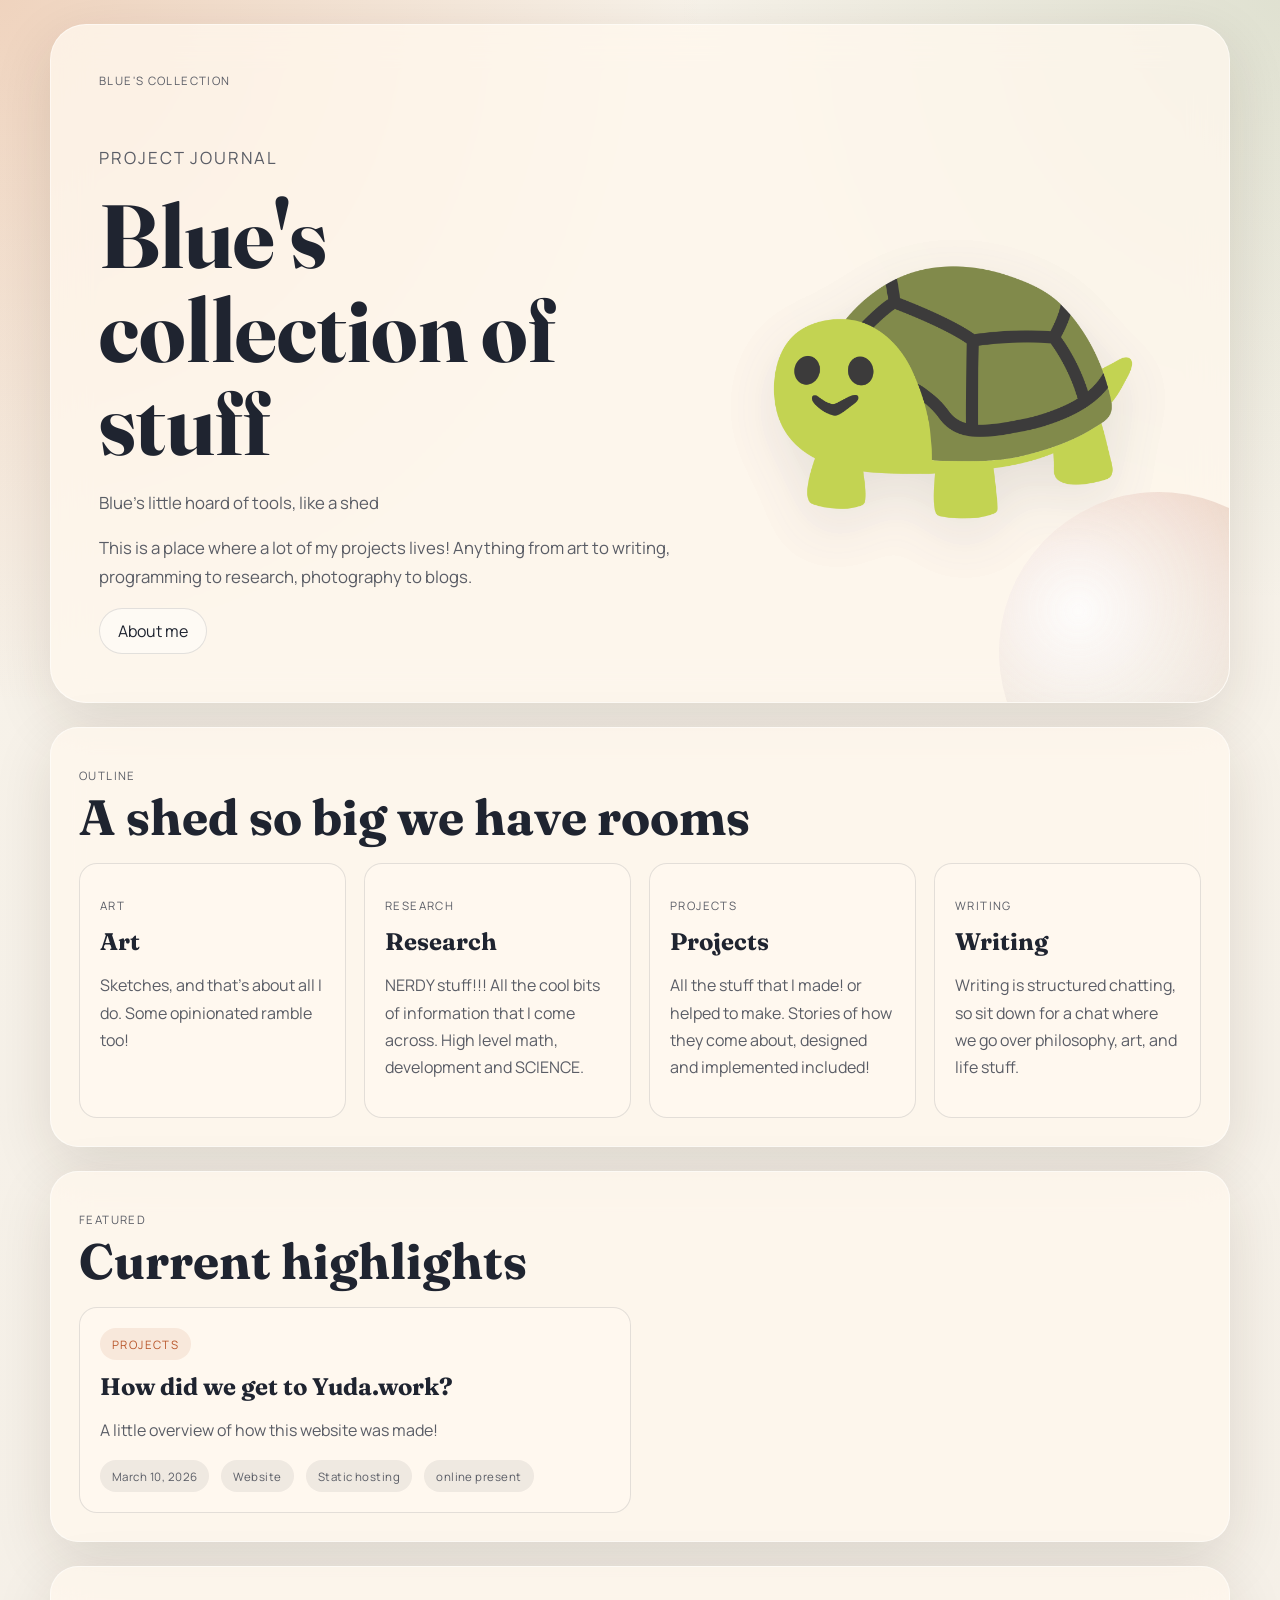
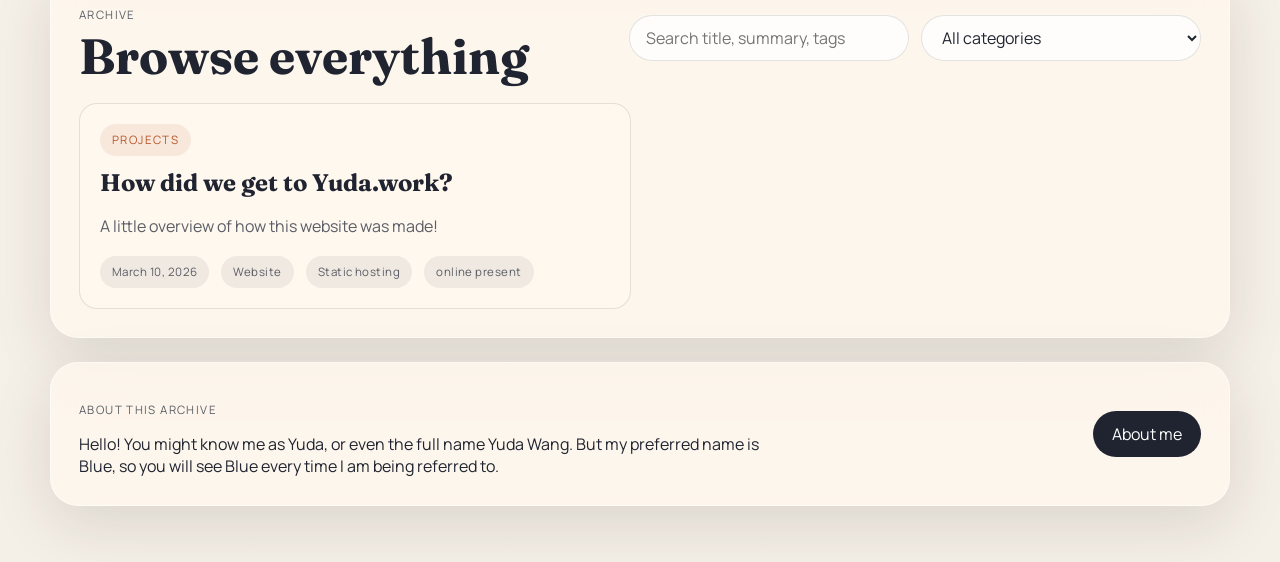
==== index.html @ b1e7989e "polish!" ====
<!DOCTYPE html>
<html lang="en">
  <head>
    <meta charset="UTF-8" />
    <meta name="viewport" content="width=device-width, initial-scale=1.0" />
    <title>Blue Shell Almanac</title>
    <link rel="preconnect" href="https://fonts.googleapis.com" />
    <link rel="preconnect" href="https://fonts.gstatic.com" crossorigin />
    <link
      href="https://fonts.googleapis.com/css2?family=Fraunces:opsz,wght@9..144,600;9..144,700&family=Manrope:wght@400;500;700&display=swap"
      rel="stylesheet"
    />
    <link rel="stylesheet" href="assets/styles.css" />
  </head>
  <body>
    <div class="page-shell">
      <header class="hero" id="top"></header>
      <main class="main-layout">
        <div id="homepage-sections" class="section-stack"></div>

        <section class="section about-strip" id="about-strip"></section>
      </main>
    </div>
    <script src="assets/app.js" defer></script>
  </body>
</html>
---- assets/styles.css ----
:root {
  --bg: #f4efe7;
  --bg-strong: #e7d8bd;
  --surface: rgba(255, 248, 238, 0.78);
  --surface-strong: #fff8ef;
  --ink: #1f2430;
  --muted: #5a5d66;
  --line: rgba(31, 36, 48, 0.12);
  --accent: #b8562a;
  --accent-soft: #d9824d;
  --shadow: 0 18px 60px rgba(53, 37, 17, 0.12);
  --radius-lg: 28px;
  --radius-md: 18px;
  --radius-sm: 12px;
}

* {
  box-sizing: border-box;
}

html {
  scroll-behavior: smooth;
}

body {
  margin: 0;
  min-height: 100vh;
  font-family: "Manrope", sans-serif;
  color: var(--ink);
  background:
    radial-gradient(circle at top left, rgba(217, 130, 77, 0.28), transparent 28%),
    radial-gradient(circle at top right, rgba(113, 143, 96, 0.18), transparent 24%),
    linear-gradient(180deg, #f8f3ea 0%, var(--bg) 100%);
}

body[data-device="mobile"] {
  --device-mode: mobile;
}

body[data-device="desktop"] {
  --device-mode: desktop;
}

a {
  color: inherit;
}

.page-shell {
  width: min(1180px, calc(100% - 32px));
  margin: 0 auto;
  padding: 24px 0 56px;
}

.hero,
.section,
.post-view {
  backdrop-filter: blur(18px);
  background: var(--surface);
  border: 1px solid rgba(255, 255, 255, 0.5);
  box-shadow: var(--shadow);
}

.hero {
  position: relative;
  overflow: hidden;
  padding: 48px;
  border-radius: 36px;
  margin-bottom: 24px;
}

.hero::after {
  content: "";
  position: absolute;
  inset: auto -90px -110px auto;
  width: 320px;
  height: 320px;
  border-radius: 50%;
  background:
    radial-gradient(circle at 30% 30%, rgba(255, 255, 255, 0.95), rgba(255, 255, 255, 0)),
    linear-gradient(180deg, rgba(184, 86, 42, 0.36), rgba(84, 111, 71, 0.16));
  transform: rotate(-18deg);
}

.hero-nav,
.hero-actions,
.category-meta,
.post-meta,
.post-tags,
.archive-controls,
.post-nav,
.about-strip {
  display: flex;
  flex-wrap: wrap;
  gap: 12px;
}

.hero-nav {
  justify-content: space-between;
  align-items: center;
  margin-bottom: 56px;
}

.brand-mark,
.eyebrow,
.post-chip,
.tag {
  text-transform: uppercase;
  letter-spacing: 0.12em;
  font-size: 0.72rem;
}

.brand-mark,
.eyebrow,
.post-chip {
  color: var(--muted);
}

.brand-mark {
  display: inline-flex;
  align-items: center;
  gap: 12px;
}

.brand-turtle {
  object-fit: contain;
  animation: spin-right 10s linear infinite;
  transform-origin: center;
}

.brand-turtle-mobile {
  width: 42px;
  height: 42px;
}

.hero-turtle-wrap {
  position: absolute;
  right: 96px;
  top: 50%;
  transform: translateY(-50%);
  z-index: 0;
  pointer-events: none;
}

.brand-turtle-desktop {
  width: min(30vw, 360px);
  height: min(30vw, 360px);
  opacity: 0.92;
  filter: drop-shadow(0 18px 30px rgba(31, 36, 48, 0.12));
}

.hero h1,
.section-heading h2,
.post-title,
.post-body h2,
.post-body h3 {
  font-family: "Fraunces", serif;
  line-height: 0.95;
}

.post-title {
  line-height: 1.08;
}

.hero h1 {
  max-width: 10ch;
  margin: 0 0 20px;
  font-size: clamp(3.2rem, 7vw, 6.8rem);
  line-height: 1.04;
}

.hero-copy {
  max-width: 720px;
  position: relative;
  z-index: 1;
}

.hero p {
  max-width: 58ch;
  font-size: 1.05rem;
  line-height: 1.7;
  color: var(--muted);
}

.pill-link,
.ghost-link,
.post-card,
.category-card {
  text-decoration: none;
}

.pill-link,
.ghost-link,
button,
input,
select,
textarea {
  font: inherit;
}

.pill-link,
.ghost-link {
  display: inline-flex;
  align-items: center;
  justify-content: center;
  min-height: 46px;
  padding: 0 18px;
  border-radius: 999px;
  border: 1px solid var(--line);
}

.pill-link {
  background: var(--ink);
  color: white;
  border-color: transparent;
}

.ghost-link {
  background: rgba(255, 255, 255, 0.4);
}

.main-layout {
  display: grid;
  gap: 24px;
}

.section-stack {
  display: grid;
  gap: 24px;
}

.section,
.post-view {
  padding: 28px;
  border-radius: var(--radius-lg);
}

.section-heading {
  display: flex;
  justify-content: space-between;
  gap: 18px;
  align-items: end;
  margin-bottom: 22px;
}

.section-heading h2,
.post-title {
  margin: 0;
  font-size: clamp(2rem, 4vw, 3.1rem);
}

.section-copy,
.custom-panel-body p,
.custom-panel-body li {
  max-width: 62ch;
  line-height: 1.7;
  color: var(--muted);
}

.category-grid,
.featured-grid,
.post-grid {
  display: grid;
  gap: 18px;
}

.category-grid {
  grid-template-columns: repeat(4, minmax(0, 1fr));
}

.featured-grid,
.post-grid {
  grid-template-columns: repeat(2, minmax(0, 1fr));
}

.category-card,
.post-card {
  display: block;
  padding: 20px;
  border-radius: var(--radius-md);
  background: var(--surface-strong);
  border: 1px solid var(--line);
  transition:
    transform 180ms ease,
    border-color 180ms ease,
    box-shadow 180ms ease;
}

.category-card:hover,
.post-card:hover {
  transform: translateY(-4px);
  border-color: rgba(184, 86, 42, 0.35);
  box-shadow: 0 16px 36px rgba(53, 37, 17, 0.08);
}

.category-card h3,
.post-card h3 {
  margin: 12px 0 10px;
  font-size: 1.5rem;
  font-family: "Fraunces", serif;
}

.category-card p,
.post-card p,
.post-body p,
.post-body li {
  line-height: 1.7;
  color: var(--muted);
}

.archive-heading {
  align-items: center;
}

.archive-controls {
  align-items: center;
}

.search-field input,
.filter-field select {
  min-width: 280px;
  min-height: 46px;
  border-radius: 999px;
  border: 1px solid var(--line);
  background: rgba(255, 255, 255, 0.72);
  padding: 0 16px;
  color: var(--ink);
}

.post-meta,
.post-tags,
.category-meta,
.post-nav {
  margin-top: 14px;
}

.post-chip,
.tag {
  display: inline-flex;
  align-items: center;
  min-height: 32px;
  padding: 0 12px;
  border-radius: 999px;
  background: rgba(184, 86, 42, 0.1);
  color: var(--accent);
}

.tag {
  background: rgba(31, 36, 48, 0.07);
  color: var(--muted);
  letter-spacing: 0.04em;
  text-transform: none;
}

.post-view.hidden {
  display: none;
}

.post-view {
  background: rgba(255, 250, 244, 0.92);
}

.post-lead {
  font-size: 1.16rem;
  line-height: 1.75;
  color: var(--muted);
}

.post-body {
  margin-top: 28px;
}

.post-body h2,
.post-body h3 {
  margin: 32px 0 10px;
  font-size: 1.8rem;
}

.post-body ul {
  padding-left: 22px;
}

.post-body img {
  display: block;
  max-width: 100%;
  height: auto;
  margin: 20px 0;
  border-radius: 20px;
}

.post-body blockquote {
  margin: 22px 0;
  padding-left: 18px;
  border-left: 3px solid rgba(184, 86, 42, 0.35);
  color: var(--muted);
}

.custom-panel-body {
  display: grid;
  gap: 6px;
}

.custom-panel-body h2,
.custom-panel-body h3 {
  margin: 24px 0 8px;
  font-family: "Fraunces", serif;
}

.custom-panel-body ul {
  padding-left: 22px;
}

@keyframes spin-right {
  from {
    transform: rotate(0deg);
  }

  to {
    transform: rotate(360deg);
  }
}

.empty-state {
  margin: 0;
  padding: 30px 20px;
  border-radius: var(--radius-md);
  text-align: center;
  color: var(--muted);
  background: rgba(255, 255, 255, 0.54);
  border: 1px dashed var(--line);
}

.about-strip {
  justify-content: space-between;
  align-items: center;
}

.about-copy {
  max-width: 70ch;
}

.about-copy p:last-child {
  margin-bottom: 0;
}

.visually-hidden {
  position: absolute;
  width: 1px;
  height: 1px;
  padding: 0;
  margin: -1px;
  overflow: hidden;
  clip: rect(0, 0, 0, 0);
  white-space: nowrap;
  border: 0;
}

@media (max-width: 960px) {
  .category-grid,
  .featured-grid,
  .post-grid {
    grid-template-columns: 1fr 1fr;
  }

  .section-heading,
  .archive-heading,
  .about-strip {
    align-items: start;
    flex-direction: column;
  }
}

@media (max-width: 720px) {
  .page-shell {
    width: min(100% - 20px, 1180px);
    padding-top: 10px;
  }

  .hero,
  .section,
  .post-view {
    padding: 22px;
    border-radius: 24px;
  }

  .hero-nav {
    margin-bottom: 36px;
  }

  .hero-turtle-wrap {
    display: none;
  }

  .category-grid,
  .featured-grid,
  .post-grid {
    grid-template-columns: 1fr;
  }

  .search-field input,
  .filter-field select {
    min-width: min(100%, 280px);
    width: 100%;
  }
}
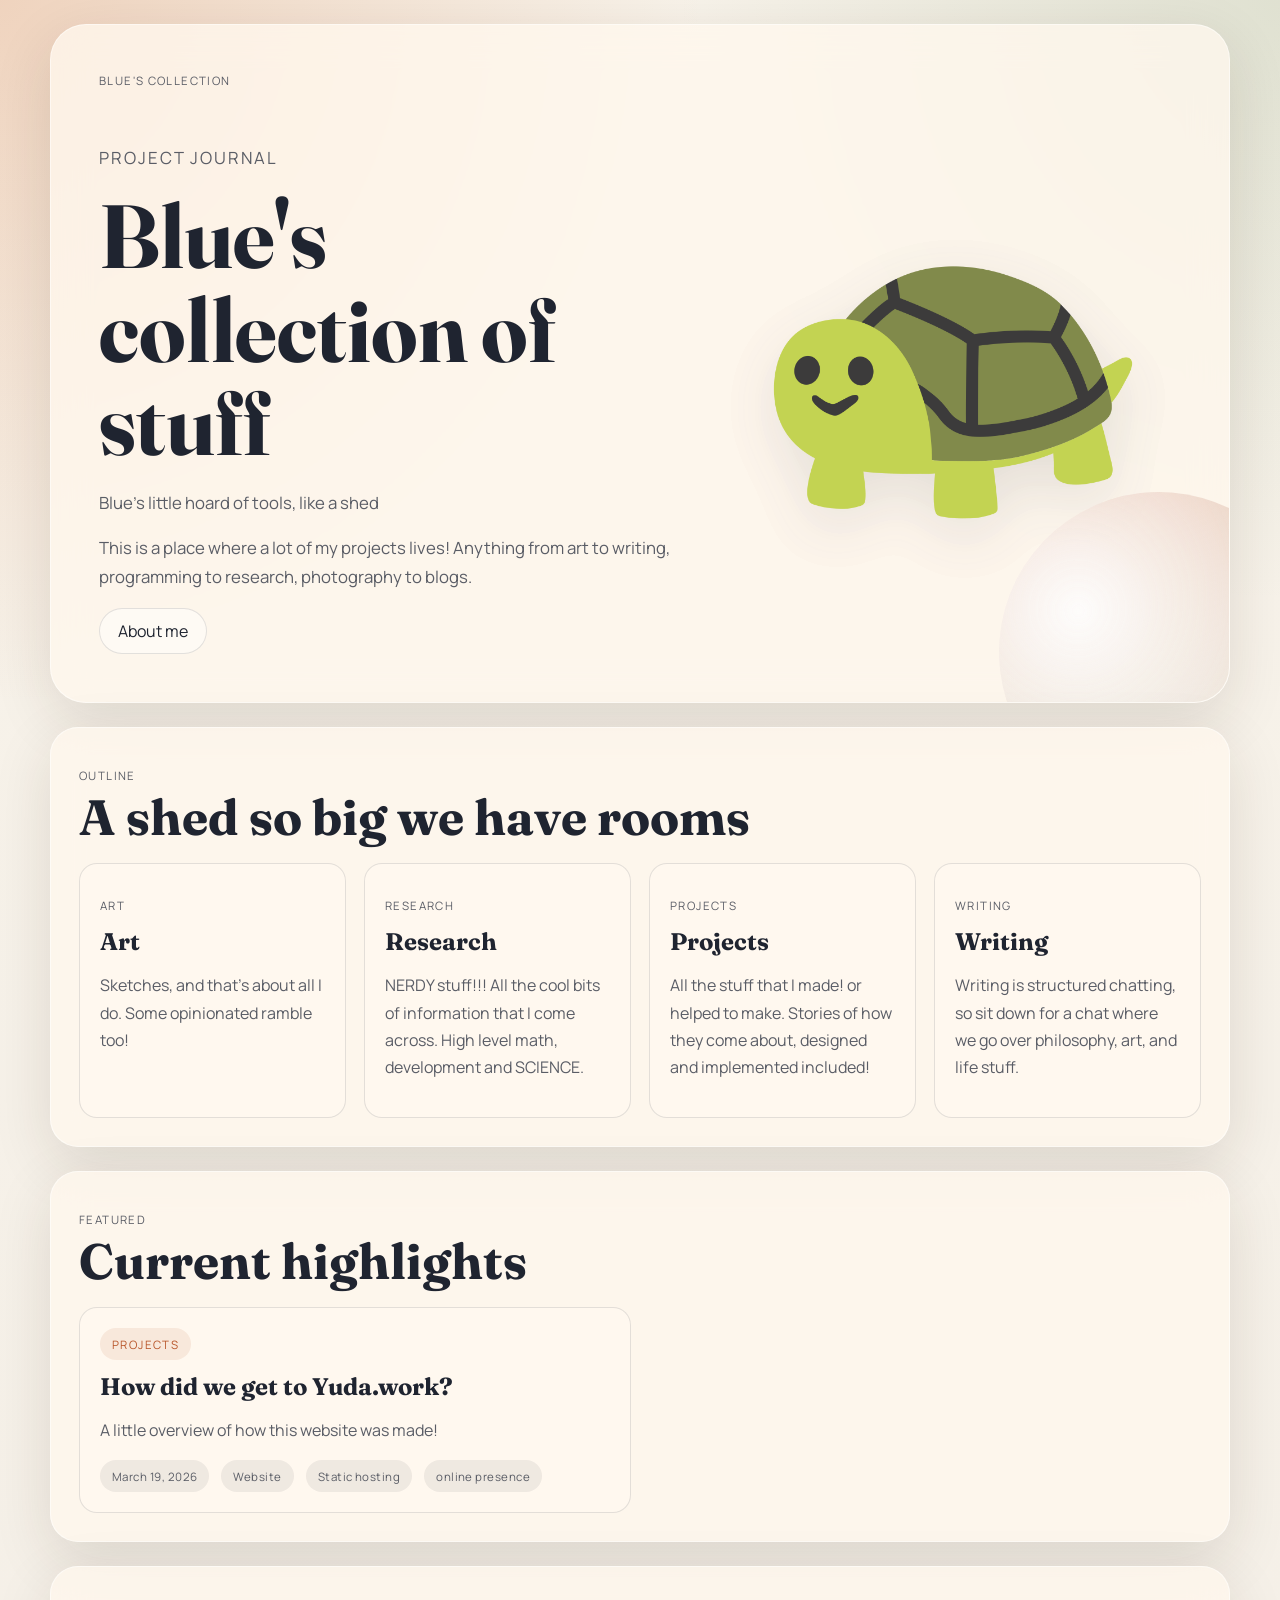
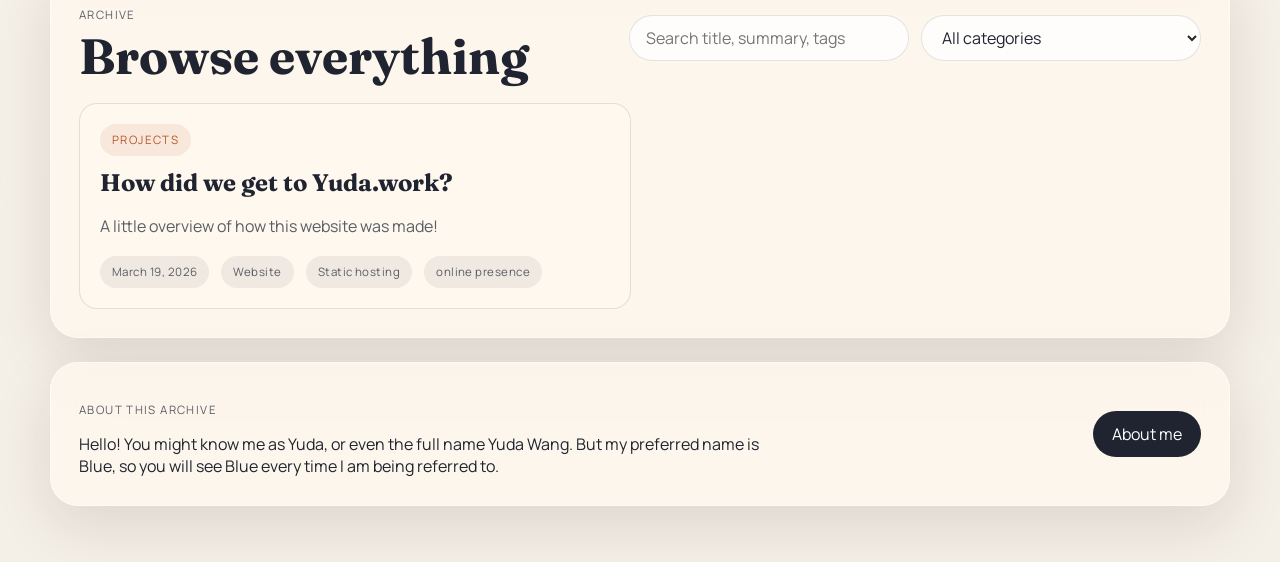
==== commit 7de0177c: "editor change and post updated" ====
--- a/index.html
+++ b/index.html
@@ -21,6 +21,7 @@
         <section class="section about-strip" id="about-strip"></section>
       </main>
     </div>
+    <script src="assets/content-helpers.js" defer></script>
     <script src="assets/app.js" defer></script>
   </body>
 </html>
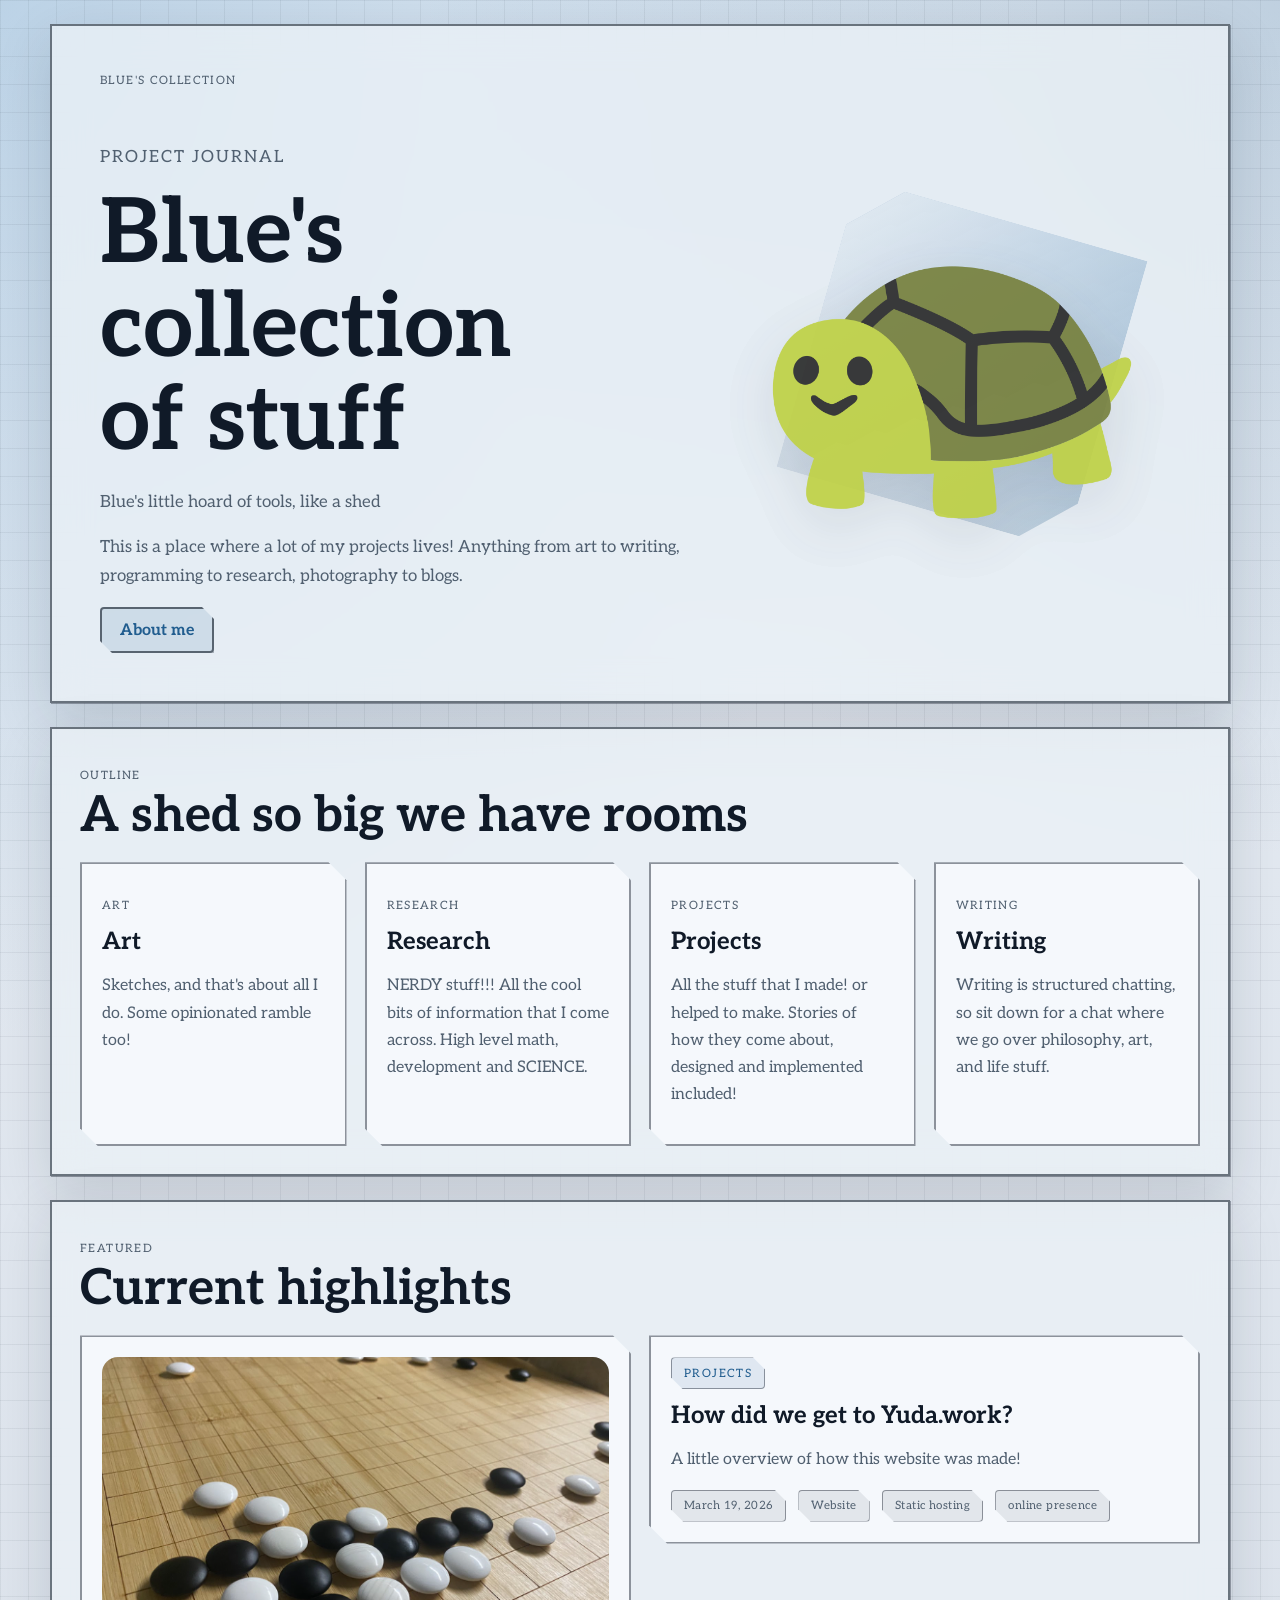
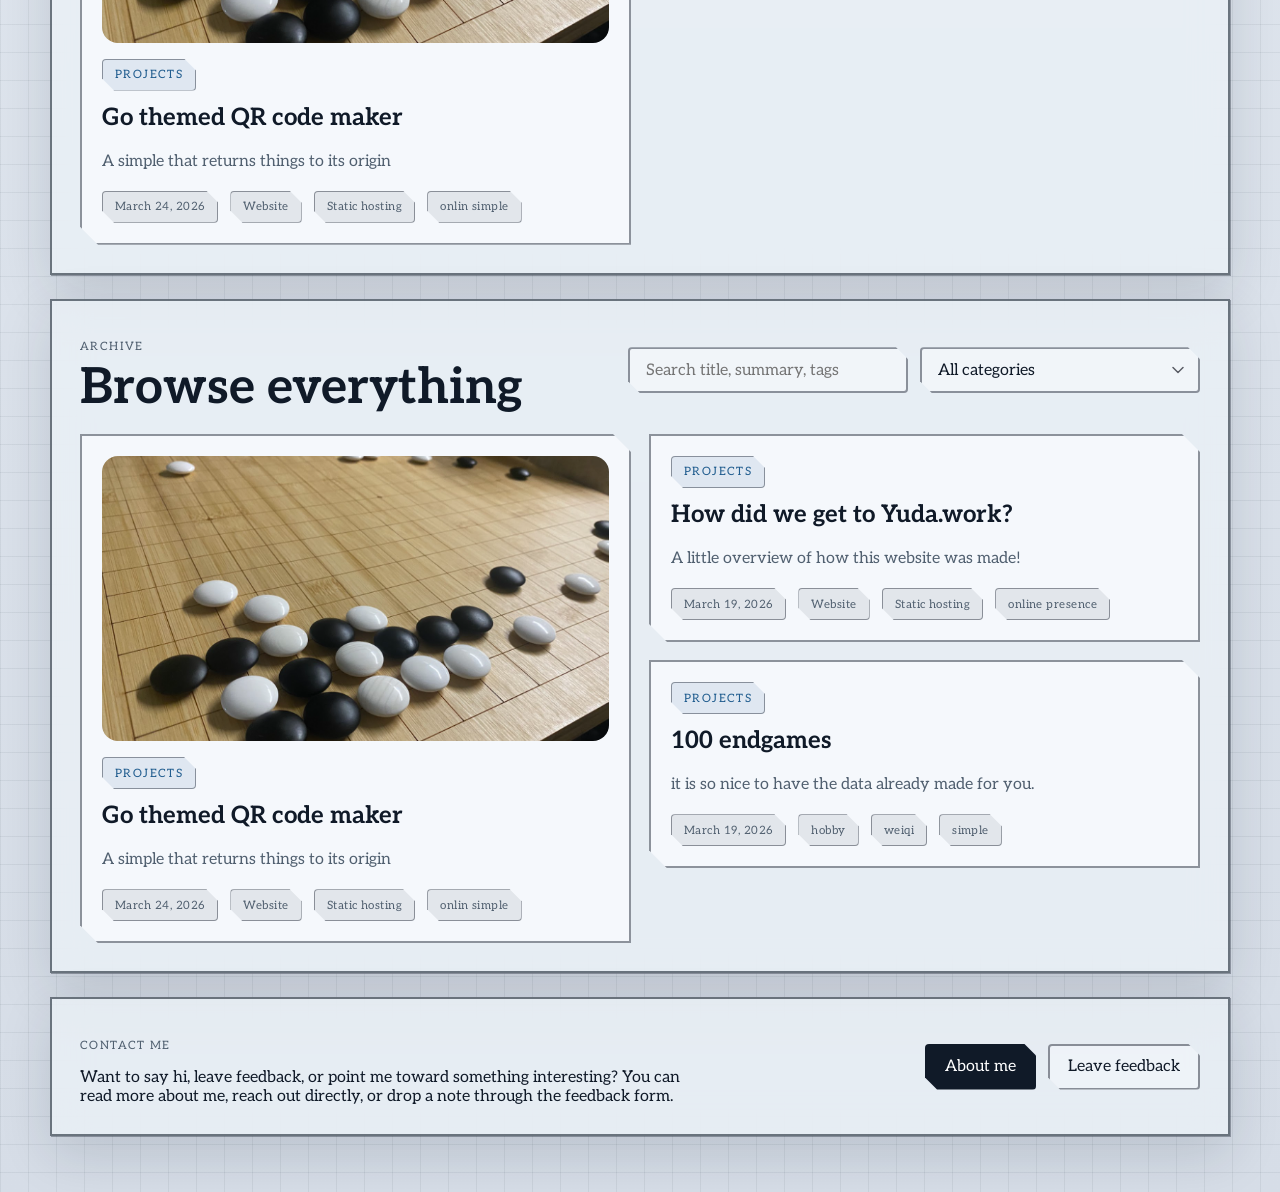
==== commit d6aa0c92: "Apply cold-edge visual refresh on updated main" ====
--- a/index.html
+++ b/index.html
@@ -7,7 +7,7 @@
     <link rel="preconnect" href="https://fonts.googleapis.com" />
     <link rel="preconnect" href="https://fonts.gstatic.com" crossorigin />
     <link
-      href="https://fonts.googleapis.com/css2?family=Fraunces:opsz,wght@9..144,600;9..144,700&family=Manrope:wght@400;500;700&display=swap"
+      href="https://fonts.googleapis.com/css2?family=Aleo:wght@400;500;600;700&display=swap"
       rel="stylesheet"
     />
     <link rel="stylesheet" href="assets/styles.css" />
--- a/assets/styles.css
+++ b/assets/styles.css
@@ -1,17 +1,21 @@
 :root {
-  --bg: #f4efe7;
-  --bg-strong: #e7d8bd;
-  --surface: rgba(255, 248, 238, 0.78);
-  --surface-strong: #fff8ef;
-  --ink: #1f2430;
-  --muted: #5a5d66;
-  --line: rgba(31, 36, 48, 0.12);
-  --accent: #b8562a;
-  --accent-soft: #d9824d;
-  --shadow: 0 18px 60px rgba(53, 37, 17, 0.12);
-  --radius-lg: 28px;
-  --radius-md: 18px;
-  --radius-sm: 12px;
+  --bg: #d6dde7;
+  --bg-strong: #bcc9d8;
+  --surface: rgba(235, 241, 247, 0.78);
+  --surface-strong: #f5f8fc;
+  --ink: #101a28;
+  --muted: #516070;
+  --line: rgba(16, 26, 40, 0.46);
+  --line-soft: rgba(16, 26, 40, 0.16);
+  --stroke: 2px;
+  --accent: #215d8f;
+  --accent-soft: #4d8fc4;
+  --shadow: 0 18px 52px rgba(16, 26, 40, 0.14);
+  --radius-lg: 0;
+  --radius-md: 0;
+  --radius-sm: 4px;
+  --panel-edge: polygon(0 0, calc(100% - 18px) 0, 100% 18px, 100% 100%, 18px 100%, 0 calc(100% - 18px));
+  --button-edge: polygon(0 0, calc(100% - 12px) 0, 100% 12px, 100% 100%, 12px 100%, 0 calc(100% - 12px));
 }
 
 * {
@@ -25,12 +29,15 @@
 body {
   margin: 0;
   min-height: 100vh;
-  font-family: "Manrope", sans-serif;
+  font-family: "Aleo", serif;
   color: var(--ink);
   background:
-    radial-gradient(circle at top left, rgba(217, 130, 77, 0.28), transparent 28%),
-    radial-gradient(circle at top right, rgba(113, 143, 96, 0.18), transparent 24%),
-    linear-gradient(180deg, #f8f3ea 0%, var(--bg) 100%);
+    linear-gradient(rgba(16, 26, 40, 0.06) 1px, transparent 1px),
+    linear-gradient(90deg, rgba(16, 26, 40, 0.06) 1px, transparent 1px),
+    radial-gradient(circle at top left, rgba(77, 143, 196, 0.28), transparent 34%),
+    radial-gradient(circle at top right, rgba(33, 93, 143, 0.2), transparent 28%),
+    linear-gradient(180deg, #e7edf4 0%, var(--bg) 100%);
+  background-size: 28px 28px, 28px 28px, auto, auto, auto;
 }
 
 body[data-device="mobile"] {
@@ -54,31 +61,42 @@
 .hero,
 .section,
 .post-view {
+  position: relative;
+  overflow: hidden;
   backdrop-filter: blur(18px);
   background: var(--surface);
-  border: 1px solid rgba(255, 255, 255, 0.5);
-  box-shadow: var(--shadow);
+  border: var(--stroke) solid rgba(16, 26, 40, 0.58);
+  box-shadow:
+    1px 1px 0 rgba(16, 26, 40, 0.34),
+    var(--shadow);
 }
 
 .hero {
+  padding: 48px;
+  border-radius: var(--radius-lg);
+  margin-bottom: 24px;
+}
+
+.hero > *,
+.section > *,
+.post-view > * {
   position: relative;
-  overflow: hidden;
-  padding: 48px;
-  border-radius: 36px;
-  margin-bottom: 24px;
+  z-index: 1;
 }
 
 .hero::after {
   content: "";
   position: absolute;
-  inset: auto -90px -110px auto;
-  width: 320px;
-  height: 320px;
-  border-radius: 50%;
+  right: 116px;
+  top: 50%;
+  width: 300px;
+  height: 300px;
   background:
-    radial-gradient(circle at 30% 30%, rgba(255, 255, 255, 0.95), rgba(255, 255, 255, 0)),
-    linear-gradient(180deg, rgba(184, 86, 42, 0.36), rgba(84, 111, 71, 0.16));
-  transform: rotate(-18deg);
+    linear-gradient(135deg, rgba(245, 248, 252, 0.78), rgba(77, 143, 196, 0.2)),
+    linear-gradient(180deg, rgba(33, 93, 143, 0.34), rgba(16, 26, 40, 0.1));
+  transform: translateY(-50%) rotate(16deg);
+  clip-path: polygon(16% 0, 100% 0, 100% 84%, 84% 100%, 0 100%, 0 16%);
+  z-index: 0;
 }
 
 .hero-nav,
@@ -123,13 +141,37 @@
 
 .brand-turtle {
   object-fit: contain;
-  animation: spin-right 10s linear infinite;
   transform-origin: center;
+  transition: transform 220ms ease;
+}
+
+.brand-turtle.is-flipped {
+  transform: scaleX(-1);
 }
 
 .brand-turtle-mobile {
   width: 42px;
   height: 42px;
+}
+
+.turtle-button {
+  appearance: none;
+  border: 0;
+  background: transparent;
+  padding: 0;
+  cursor: pointer;
+}
+
+.turtle-spin {
+  display: inline-flex;
+  animation: spin-right var(--spin-duration, 10s) linear infinite;
+  transform-origin: center;
+}
+
+.turtle-button-mobile {
+  display: inline-flex;
+  align-items: center;
+  justify-content: center;
 }
 
 .hero-turtle-wrap {
@@ -137,8 +179,7 @@
   right: 96px;
   top: 50%;
   transform: translateY(-50%);
-  z-index: 0;
-  pointer-events: none;
+  z-index: 2;
 }
 
 .brand-turtle-desktop {
@@ -153,7 +194,7 @@
 .post-title,
 .post-body h2,
 .post-body h3 {
-  font-family: "Fraunces", serif;
+  font-family: "Aleo", serif;
   line-height: 0.95;
 }
 
@@ -172,6 +213,50 @@
   max-width: 720px;
   position: relative;
   z-index: 1;
+}
+
+.hero-with-decoration .hero-copy {
+  max-width: min(56ch, calc(100% - 280px));
+}
+
+.post-hero-cover {
+  position: absolute;
+  right: 44px;
+  top: 50%;
+  width: clamp(180px, 26vw, 360px);
+  transform: translateY(-50%);
+  z-index: 1;
+}
+
+.post-hero-cover-image {
+  display: block;
+  width: 100%;
+  aspect-ratio: 4 / 5;
+  object-fit: cover;
+  border-radius: 24px;
+  border: 1px solid rgba(255, 255, 255, 0.55);
+  box-shadow: 0 24px 48px rgba(31, 36, 48, 0.14);
+}
+
+.category-hero-decoration {
+  position: absolute;
+  right: 44px;
+  top: 50%;
+  width: clamp(140px, 18vw, 220px);
+  transform: translateY(-50%);
+  display: flex;
+  align-items: center;
+  justify-content: center;
+  z-index: 1;
+  pointer-events: none;
+}
+
+.category-hero-decoration-image {
+  display: block;
+  width: 100%;
+  height: auto;
+  object-fit: contain;
+  filter: drop-shadow(0 18px 30px rgba(31, 36, 48, 0.15));
 }
 
 .hero p {
@@ -204,8 +289,9 @@
   justify-content: center;
   min-height: 46px;
   padding: 0 18px;
-  border-radius: 999px;
-  border: 1px solid var(--line);
+  border: var(--stroke) solid var(--line);
+  border-radius: var(--radius-sm);
+  clip-path: var(--button-edge);
 }
 
 .pill-link {
@@ -215,7 +301,20 @@
 }
 
 .ghost-link {
-  background: rgba(255, 255, 255, 0.4);
+  background: rgba(245, 248, 252, 0.5);
+}
+
+.hero-contact-link {
+  border-color: rgba(16, 26, 40, 0.62);
+  background: rgba(33, 93, 143, 0.12);
+  color: var(--accent);
+  font-weight: 700;
+  box-shadow: 1px 1px 0 rgba(16, 26, 40, 0.28);
+}
+
+.hero-contact-link:hover {
+  background: rgba(33, 93, 143, 0.18);
+  border-color: rgba(16, 26, 40, 0.72);
 }
 
 .main-layout {
@@ -259,17 +358,19 @@
 .category-grid,
 .featured-grid,
 .post-grid {
+  gap: 18px;
+}
+
+.category-grid {
   display: grid;
-  gap: 18px;
-}
-
-.category-grid {
   grid-template-columns: repeat(4, minmax(0, 1fr));
 }
 
 .featured-grid,
 .post-grid {
-  grid-template-columns: repeat(2, minmax(0, 1fr));
+  column-count: 2;
+  column-gap: 18px;
+  align-items: start;
 }
 
 .category-card,
@@ -278,25 +379,43 @@
   padding: 20px;
   border-radius: var(--radius-md);
   background: var(--surface-strong);
-  border: 1px solid var(--line);
+  border: var(--stroke) solid var(--line);
+  clip-path: var(--panel-edge);
   transition:
     transform 180ms ease,
     border-color 180ms ease,
     box-shadow 180ms ease;
 }
 
+.featured-grid > *,
+.post-grid > * {
+  break-inside: avoid;
+  display: block;
+  margin-bottom: 18px;
+}
+
 .category-card:hover,
 .post-card:hover {
   transform: translateY(-4px);
-  border-color: rgba(184, 86, 42, 0.35);
-  box-shadow: 0 16px 36px rgba(53, 37, 17, 0.08);
+  border-color: rgba(16, 26, 40, 0.68);
+  box-shadow: 0 16px 36px rgba(16, 26, 40, 0.1);
+}
+
+.post-card-cover {
+  display: block;
+  width: 100%;
+  aspect-ratio: 16 / 9;
+  object-fit: cover;
+  margin-bottom: 16px;
+  border-radius: 16px;
+  background: rgba(31, 36, 48, 0.08);
 }
 
 .category-card h3,
 .post-card h3 {
   margin: 12px 0 10px;
   font-size: 1.5rem;
-  font-family: "Fraunces", serif;
+  font-family: "Aleo", serif;
 }
 
 .category-card p,
@@ -319,11 +438,21 @@
 .filter-field select {
   min-width: 280px;
   min-height: 46px;
-  border-radius: 999px;
-  border: 1px solid var(--line);
-  background: rgba(255, 255, 255, 0.72);
+  border-radius: var(--radius-sm);
+  border: var(--stroke) solid var(--line);
+  background: rgba(245, 248, 252, 0.76);
   padding: 0 16px;
   color: var(--ink);
+  clip-path: var(--button-edge);
+}
+
+.filter-field select {
+  appearance: none;
+  padding-right: 42px;
+  background-image: url("data:image/svg+xml,%3Csvg xmlns='http://www.w3.org/2000/svg' width='12' height='8' viewBox='0 0 12 8' fill='none'%3E%3Cpath d='M1 1.5L6 6.5L11 1.5' stroke='%235a5d66' stroke-width='1.5' stroke-linecap='round' stroke-linejoin='round'/%3E%3C/svg%3E");
+  background-repeat: no-repeat;
+  background-position: right 14px center;
+  background-size: 12px 8px;
 }
 
 .post-meta,
@@ -333,19 +462,75 @@
   margin-top: 14px;
 }
 
+.post-audio-controls {
+  display: flex;
+  flex-wrap: wrap;
+  align-items: center;
+  gap: 12px;
+  margin-top: 16px;
+}
+
+.post-audio-main {
+  display: flex;
+  flex-wrap: wrap;
+  align-items: center;
+  gap: 12px;
+}
+
+.post-audio-button {
+  min-width: 160px;
+  border-color: rgba(16, 26, 40, 0.58);
+  background: rgba(33, 93, 143, 0.1);
+  color: var(--accent);
+  font-weight: 700;
+}
+
+.post-voice-picker {
+  display: inline-flex;
+}
+
+.post-voice-select {
+  min-height: 46px;
+  min-width: 210px;
+  border-radius: var(--radius-sm);
+  border: var(--stroke) solid var(--line);
+  background: rgba(245, 248, 252, 0.76);
+  padding: 0 42px 0 16px;
+  color: var(--ink);
+  font: inherit;
+  appearance: none;
+  background-image: url("data:image/svg+xml,%3Csvg xmlns='http://www.w3.org/2000/svg' width='12' height='8' viewBox='0 0 12 8' fill='none'%3E%3Cpath d='M1 1.5L6 6.5L11 1.5' stroke='%235a5d66' stroke-width='1.5' stroke-linecap='round' stroke-linejoin='round'/%3E%3C/svg%3E");
+  background-repeat: no-repeat;
+  background-position: right 14px center;
+  background-size: 12px 8px;
+  clip-path: var(--button-edge);
+}
+
+.post-voice-select:disabled {
+  cursor: not-allowed;
+  opacity: 0.62;
+}
+
+.post-audio-button:disabled {
+  cursor: not-allowed;
+  opacity: 0.62;
+}
+
 .post-chip,
 .tag {
   display: inline-flex;
   align-items: center;
   min-height: 32px;
   padding: 0 12px;
-  border-radius: 999px;
-  background: rgba(184, 86, 42, 0.1);
+  border-radius: var(--radius-sm);
+  background: rgba(33, 93, 143, 0.1);
   color: var(--accent);
+  clip-path: var(--button-edge);
+  border: 1px solid rgba(16, 26, 40, 0.42);
 }
 
 .tag {
-  background: rgba(31, 36, 48, 0.07);
+  background: rgba(16, 26, 40, 0.08);
   color: var(--muted);
   letter-spacing: 0.04em;
   text-transform: none;
@@ -356,7 +541,16 @@
 }
 
 .post-view {
-  background: rgba(255, 250, 244, 0.92);
+  background: rgba(242, 246, 251, 0.94);
+}
+
+.preview-cover-image {
+  display: block;
+  width: 100%;
+  max-height: 320px;
+  object-fit: cover;
+  margin: 18px 0 4px;
+  border-radius: 18px;
 }
 
 .post-lead {
@@ -372,7 +566,15 @@
 .post-body h2,
 .post-body h3 {
   margin: 32px 0 10px;
-  font-size: 1.8rem;
+}
+
+.post-body h2 {
+  font-size: 2rem;
+}
+
+.post-body h3 {
+  font-size: 1.45rem;
+  line-height: 1.15;
 }
 
 .post-body ul {
@@ -384,13 +586,60 @@
   max-width: 100%;
   height: auto;
   margin: 20px 0;
-  border-radius: 20px;
+  border-radius: var(--radius-md);
+}
+
+.post-body .post-link-button {
+  display: inline-flex;
+  align-items: center;
+  gap: 10px;
+  padding: 10px 16px;
+  border-radius: var(--radius-sm);
+  background: #f5f8fc;
+  color: var(--ink);
+  text-decoration: none;
+  border: var(--stroke) solid var(--ink);
+  font-weight: 700;
+  clip-path: var(--button-edge);
+  box-shadow: 1px 1px 0 rgba(16, 26, 40, 0.26);
+}
+
+.post-body .post-link-button:hover {
+  background: rgba(31, 36, 48, 0.06);
+}
+
+.post-body .post-link-button-logo {
+  display: inline-block;
+  width: 1.35rem;
+  height: 1.35rem;
+  margin: 0;
+  border-radius: 0;
+  vertical-align: middle;
+}
+
+.post-body .post-citation {
+  margin-left: 0.18em;
+  font-size: 0.72em;
+  line-height: 1;
+  vertical-align: super;
+  white-space: nowrap;
+}
+
+.post-body .post-citation a {
+  color: rgba(31, 36, 48, 0.62);
+  text-decoration: none;
+  border-bottom: 1px solid rgba(31, 36, 48, 0.22);
+}
+
+.post-body .post-citation a:hover {
+  color: var(--accent);
+  border-bottom-color: rgba(184, 86, 42, 0.45);
 }
 
 .post-body blockquote {
   margin: 22px 0;
   padding-left: 18px;
-  border-left: 3px solid rgba(184, 86, 42, 0.35);
+  border-left: 4px solid rgba(33, 93, 143, 0.48);
   color: var(--muted);
 }
 
@@ -402,7 +651,7 @@
 .custom-panel-body h2,
 .custom-panel-body h3 {
   margin: 24px 0 8px;
-  font-family: "Fraunces", serif;
+  font-family: "Aleo", serif;
 }
 
 .custom-panel-body ul {
@@ -425,8 +674,9 @@
   border-radius: var(--radius-md);
   text-align: center;
   color: var(--muted);
-  background: rgba(255, 255, 255, 0.54);
-  border: 1px dashed var(--line);
+  background: rgba(245, 248, 252, 0.58);
+  border: var(--stroke) dashed rgba(16, 26, 40, 0.56);
+  clip-path: var(--panel-edge);
 }
 
 .about-strip {
@@ -455,9 +705,22 @@
 }
 
 @media (max-width: 960px) {
+  .post-hero-cover {
+    position: relative;
+    top: auto;
+    right: auto;
+    width: min(100%, 360px);
+    margin-top: 24px;
+    transform: none;
+  }
+
   .category-grid,
   .featured-grid,
   .post-grid {
+    column-count: 2;
+  }
+
+  .category-grid {
     grid-template-columns: 1fr 1fr;
   }
 
@@ -479,7 +742,7 @@
   .section,
   .post-view {
     padding: 22px;
-    border-radius: 24px;
+    border-radius: var(--radius-lg);
   }
 
   .hero-nav {
@@ -487,6 +750,14 @@
   }
 
   .hero-turtle-wrap {
+    display: none;
+  }
+
+  .hero-with-decoration .hero-copy {
+    max-width: 100%;
+  }
+
+  .category-hero-decoration {
     display: none;
   }
 
@@ -494,10 +765,12 @@
   .featured-grid,
   .post-grid {
     grid-template-columns: 1fr;
+    column-count: 1;
   }
 
   .search-field input,
-  .filter-field select {
+  .filter-field select,
+  .post-voice-select {
     min-width: min(100%, 280px);
     width: 100%;
   }
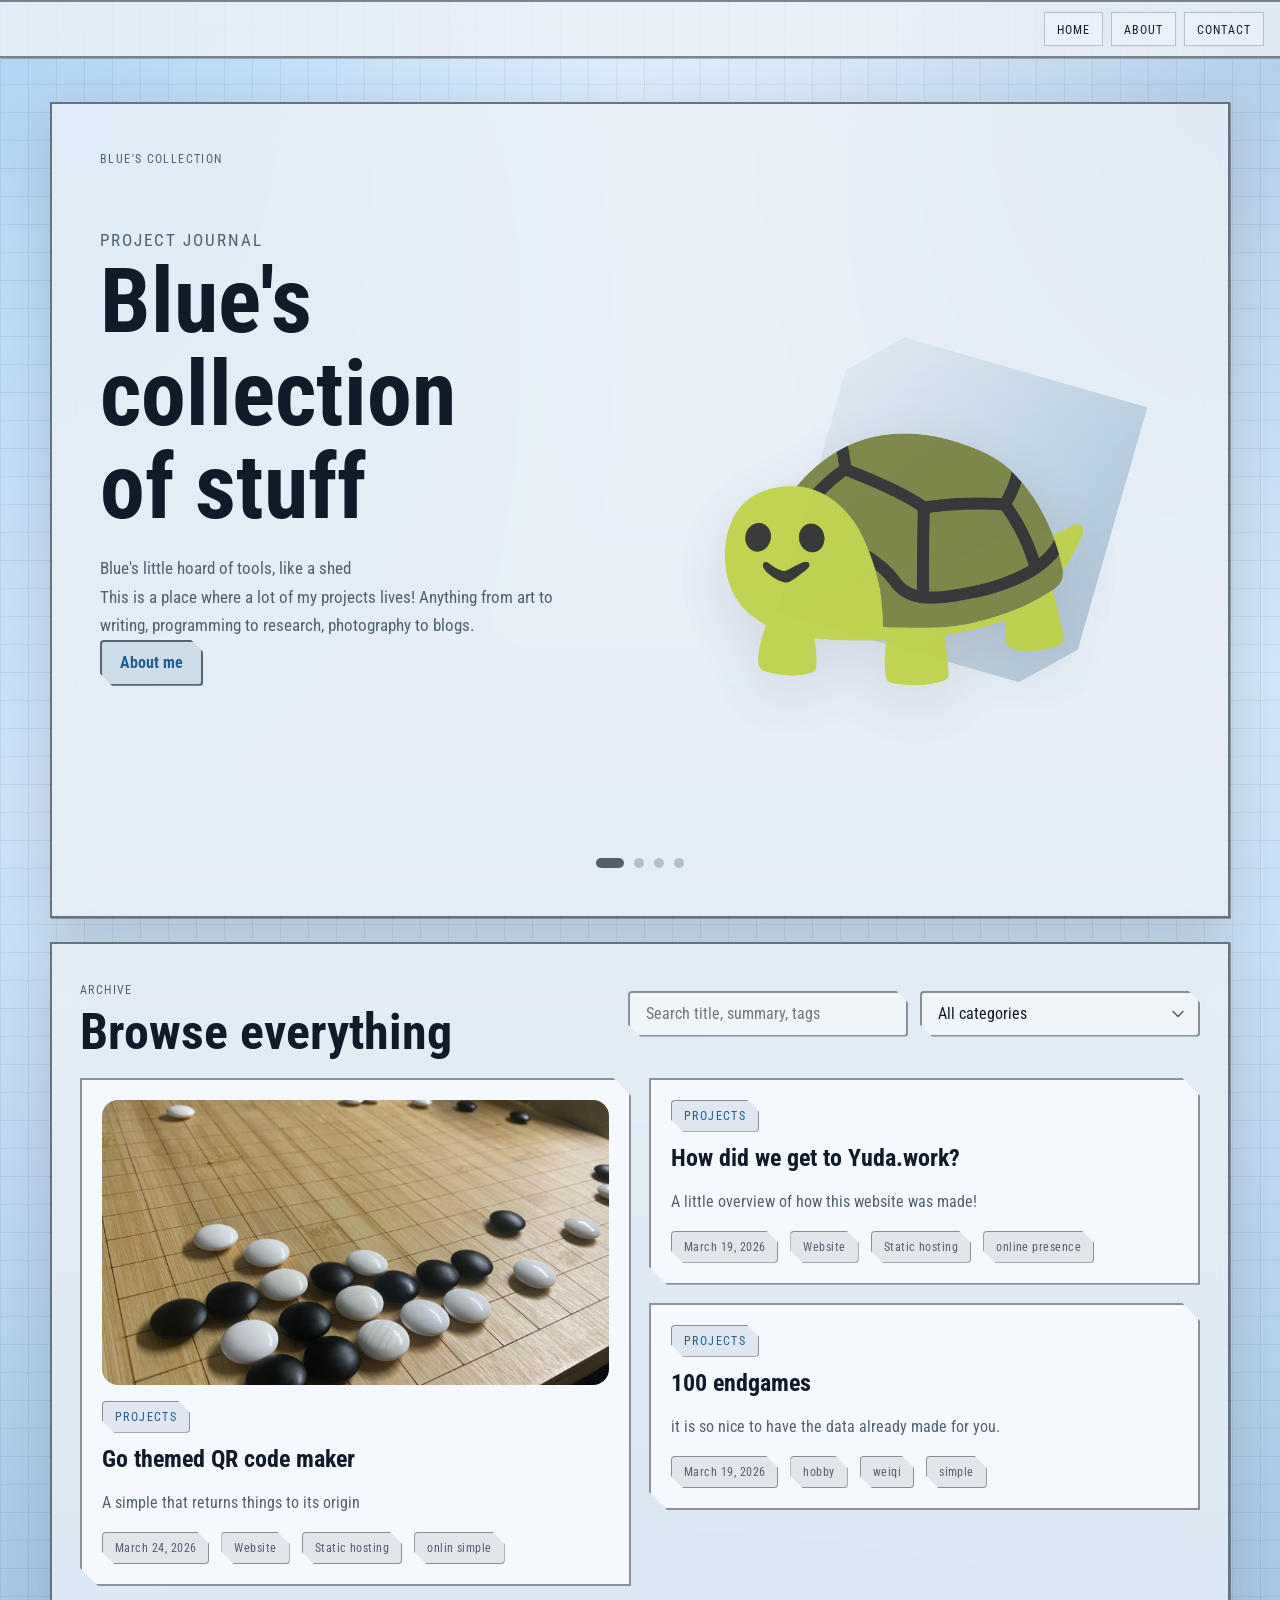
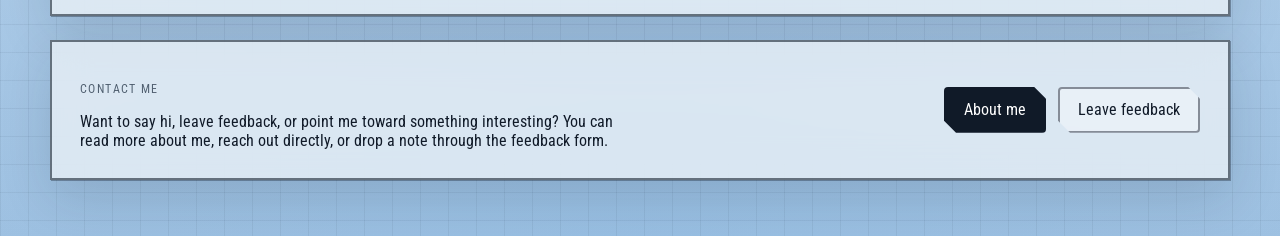
==== commit 80202fdd: "homepage crunch" ====
--- a/index.html
+++ b/index.html
@@ -7,12 +7,17 @@
     <link rel="preconnect" href="https://fonts.googleapis.com" />
     <link rel="preconnect" href="https://fonts.gstatic.com" crossorigin />
     <link
-      href="https://fonts.googleapis.com/css2?family=Aleo:wght@400;500;600;700&display=swap"
+      href="https://fonts.googleapis.com/css2?family=Roboto+Condensed:wght@300;400;500;700&display=swap"
       rel="stylesheet"
     />
     <link rel="stylesheet" href="assets/styles.css" />
   </head>
   <body>
+    <nav class="top-banner" aria-label="Primary">
+      <a class="top-banner-link" href="/">Home</a>
+      <a class="top-banner-link" href="/about/">About</a>
+      <a class="top-banner-link" href="/about/#reach-out-heading">Contact</a>
+    </nav>
     <div class="page-shell">
       <header class="hero" id="top"></header>
       <main class="main-layout">
--- a/assets/styles.css
+++ b/assets/styles.css
@@ -1,6 +1,6 @@
 :root {
-  --bg: #d6dde7;
-  --bg-strong: #bcc9d8;
+  --bg: #c9dff3;
+  --bg-strong: #9fc1e1;
   --surface: rgba(235, 241, 247, 0.78);
   --surface-strong: #f5f8fc;
   --ink: #101a28;
@@ -29,15 +29,16 @@
 body {
   margin: 0;
   min-height: 100vh;
-  font-family: "Aleo", serif;
+  font-family: "Roboto Condensed", sans-serif;
   color: var(--ink);
   background:
     linear-gradient(rgba(16, 26, 40, 0.06) 1px, transparent 1px),
     linear-gradient(90deg, rgba(16, 26, 40, 0.06) 1px, transparent 1px),
-    radial-gradient(circle at top left, rgba(77, 143, 196, 0.28), transparent 34%),
-    radial-gradient(circle at top right, rgba(33, 93, 143, 0.2), transparent 28%),
-    linear-gradient(180deg, #e7edf4 0%, var(--bg) 100%);
-  background-size: 28px 28px, 28px 28px, auto, auto, auto;
+    radial-gradient(circle at top left, rgba(88, 164, 224, 0.42), transparent 36%),
+    radial-gradient(circle at top right, rgba(40, 111, 174, 0.3), transparent 30%),
+    radial-gradient(circle at bottom center, rgba(126, 181, 231, 0.22), transparent 42%),
+    linear-gradient(180deg, #ecf5ff 0%, var(--bg) 52%, var(--bg-strong) 100%);
+  background-size: 28px 28px, 28px 28px, auto, auto, auto, auto;
 }
 
 body[data-device="mobile"] {
@@ -75,6 +76,37 @@
   padding: 48px;
   border-radius: var(--radius-lg);
   margin-bottom: 24px;
+}
+
+.top-banner {
+  display: flex;
+  justify-content: flex-end;
+  align-items: center;
+  flex-wrap: wrap;
+  gap: 8px;
+  width: 100%;
+  margin: 0 0 20px;
+  padding: 10px 16px;
+  background: rgba(235, 241, 247, 0.82);
+  border: var(--stroke) solid rgba(16, 26, 40, 0.5);
+  box-shadow: 1px 1px 0 rgba(16, 26, 40, 0.28);
+  border-left: 0;
+  border-right: 0;
+}
+
+.top-banner-link {
+  display: inline-flex;
+  align-items: center;
+  justify-content: center;
+  min-height: 34px;
+  padding: 0 12px;
+  border: 1px solid rgba(16, 26, 40, 0.22);
+  background: rgba(245, 248, 252, 0.38);
+  color: var(--ink);
+  text-decoration: none;
+  text-transform: uppercase;
+  letter-spacing: 0.08em;
+  font-size: 0.78rem;
 }
 
 .hero > *,
@@ -194,7 +226,7 @@
 .post-title,
 .post-body h2,
 .post-body h3 {
-  font-family: "Aleo", serif;
+  font-family: "Roboto Condensed", sans-serif;
   line-height: 0.95;
 }
 
@@ -325,6 +357,98 @@
 .section-stack {
   display: grid;
   gap: 24px;
+}
+
+.hero-carousel {
+  display: grid;
+  gap: 20px;
+}
+
+.hero-carousel-track {
+  display: flex;
+  gap: 18px;
+  width: 100%;
+  overflow-x: auto;
+  overscroll-behavior-x: contain;
+  scroll-snap-type: x mandatory;
+  scrollbar-width: none;
+}
+
+.hero-carousel-track::-webkit-scrollbar {
+  display: none;
+}
+
+.hero-slide {
+  flex: 0 0 100%;
+  width: 100%;
+  min-width: 100%;
+  max-width: 100%;
+  min-height: 420px;
+  padding: 4px 0;
+  scroll-snap-align: start;
+  display: grid;
+  align-content: start;
+}
+
+.hero-slide-intro {
+  position: relative;
+}
+
+.hero-slide-panel {
+  padding: 22px;
+  background: var(--surface-strong);
+  border: var(--stroke) solid var(--line);
+  clip-path: var(--panel-edge);
+  gap: 16px;
+}
+
+.hero-slide-mobile-turtle {
+  display: none;
+}
+
+.hero-slide-head h2,
+.hero-slide-head h3 {
+  margin: 0;
+}
+
+.hero-slide p {
+  margin: 0;
+}
+
+.hero-slide-category-grid,
+.hero-slide-featured-grid {
+  display: grid;
+  gap: 16px;
+}
+
+.hero-slide-category-grid {
+  grid-template-columns: repeat(2, minmax(0, 1fr));
+}
+
+.hero-slide-featured-grid {
+  grid-template-columns: repeat(2, minmax(0, 1fr));
+}
+
+.hero-carousel-dots {
+  display: flex;
+  justify-content: center;
+  align-items: center;
+  gap: 10px;
+}
+
+.hero-dot {
+  width: 10px;
+  height: 10px;
+  padding: 0;
+  border: 0;
+  border-radius: 999px;
+  background: rgba(16, 26, 40, 0.22);
+  cursor: pointer;
+}
+
+.hero-dot.is-active {
+  width: 28px;
+  background: rgba(16, 26, 40, 0.68);
 }
 
 .section,
@@ -415,7 +539,7 @@
 .post-card h3 {
   margin: 12px 0 10px;
   font-size: 1.5rem;
-  font-family: "Aleo", serif;
+  font-family: "Roboto Condensed", sans-serif;
 }
 
 .category-card p,
@@ -651,7 +775,7 @@
 .custom-panel-body h2,
 .custom-panel-body h3 {
   margin: 24px 0 8px;
-  font-family: "Aleo", serif;
+  font-family: "Roboto Condensed", sans-serif;
 }
 
 .custom-panel-body ul {
@@ -749,8 +873,18 @@
     margin-bottom: 36px;
   }
 
+  .top-banner {
+    justify-content: flex-end;
+  }
+
   .hero-turtle-wrap {
     display: none;
+  }
+
+  .hero-slide-mobile-turtle {
+    display: flex;
+    justify-content: flex-start;
+    margin-bottom: 18px;
   }
 
   .hero-with-decoration .hero-copy {
@@ -768,6 +902,11 @@
     column-count: 1;
   }
 
+  .hero-slide-category-grid,
+  .hero-slide-featured-grid {
+    grid-template-columns: 1fr;
+  }
+
   .search-field input,
   .filter-field select,
   .post-voice-select {
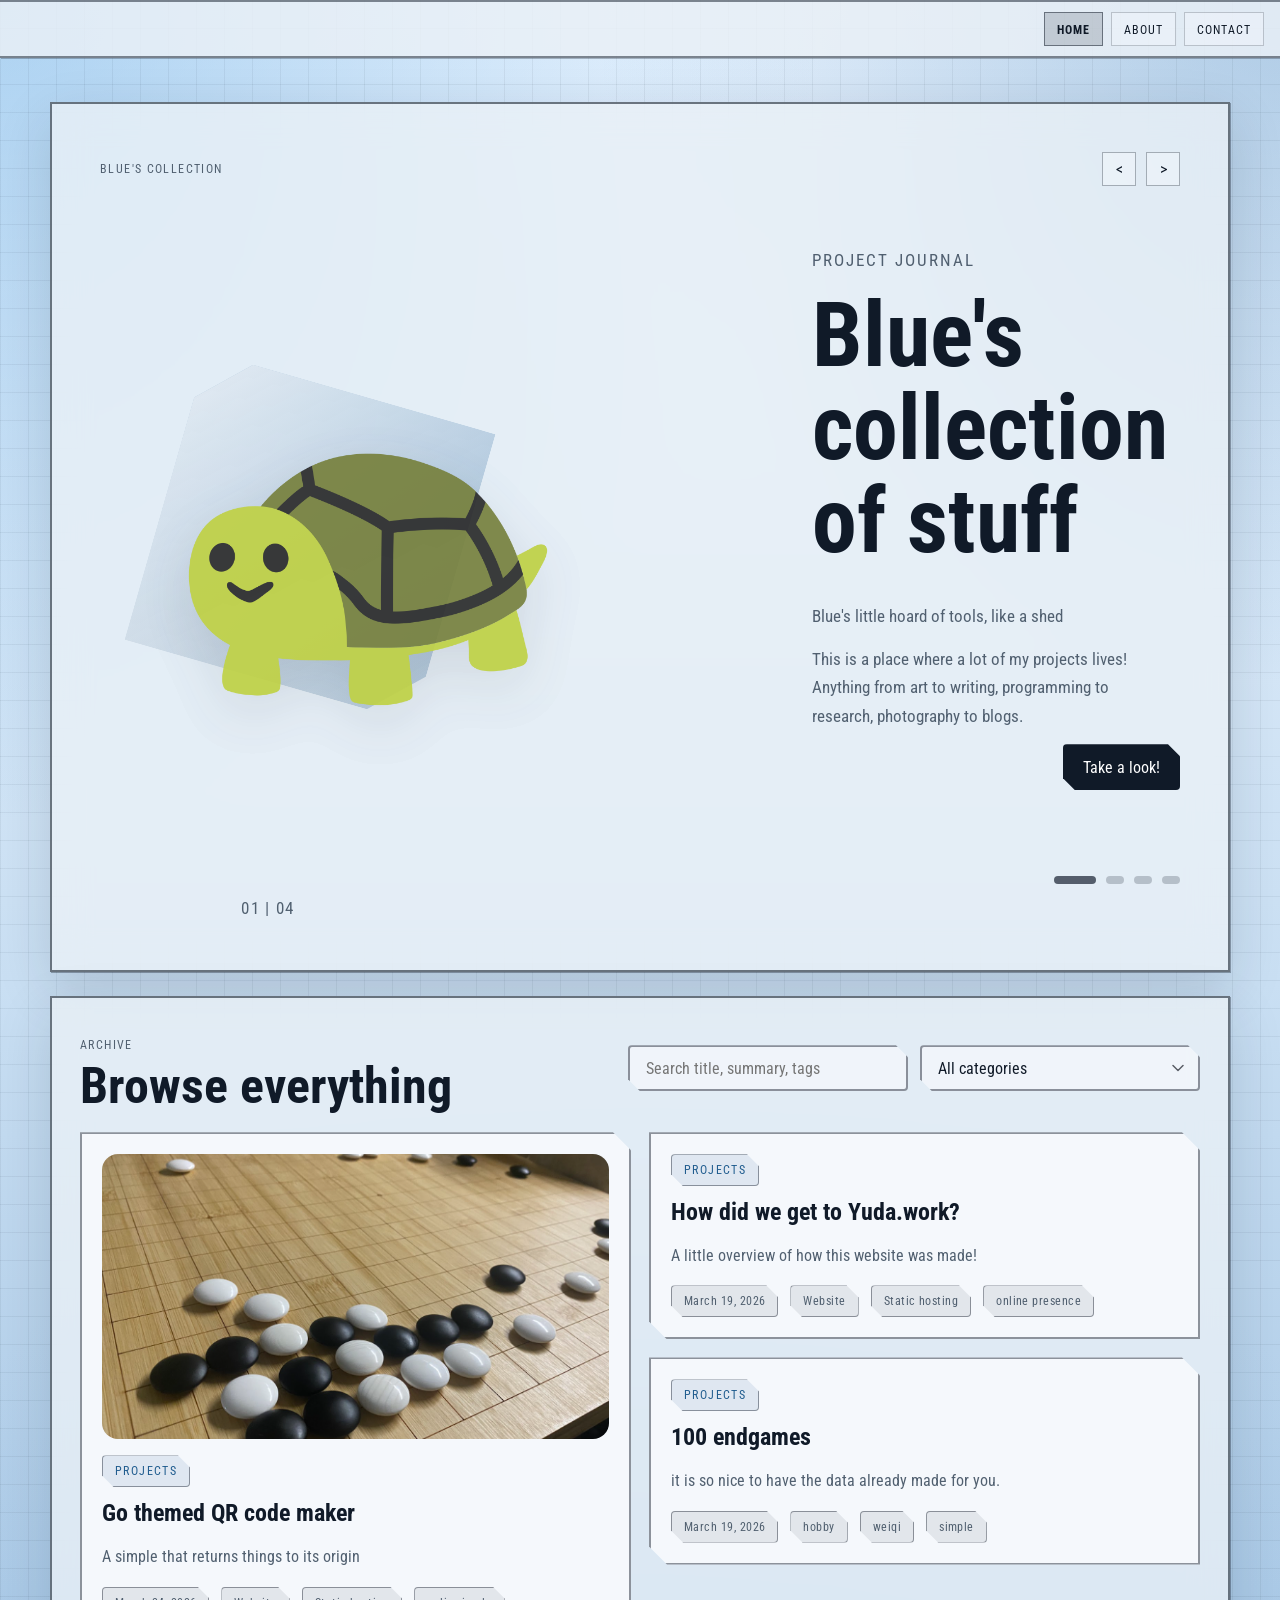
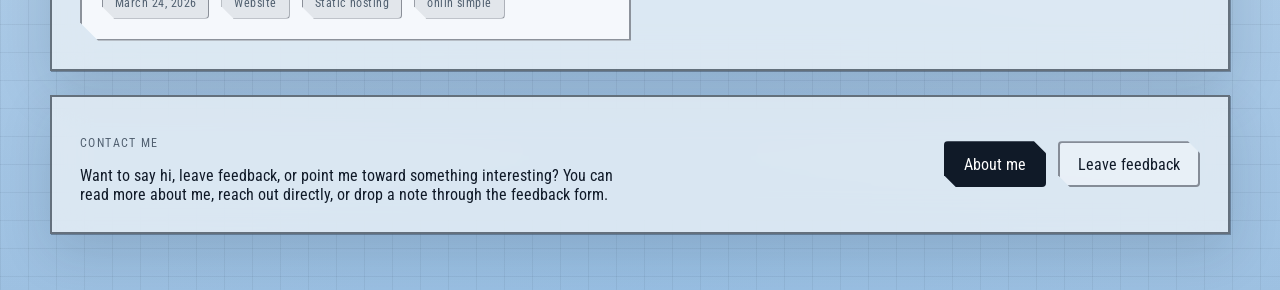
==== commit 9587ec87: "homepage behavior change, contact page added" ====
--- a/index.html
+++ b/index.html
@@ -12,11 +12,11 @@
     />
     <link rel="stylesheet" href="assets/styles.css" />
   </head>
-  <body>
+  <body data-page="home">
     <nav class="top-banner" aria-label="Primary">
-      <a class="top-banner-link" href="/">Home</a>
+      <a class="top-banner-link" href="/" aria-current="page">Home</a>
       <a class="top-banner-link" href="/about/">About</a>
-      <a class="top-banner-link" href="/about/#reach-out-heading">Contact</a>
+      <a class="top-banner-link" href="/contact/">Contact</a>
     </nav>
     <div class="page-shell">
       <header class="hero" id="top"></header>
--- a/assets/styles.css
+++ b/assets/styles.css
@@ -109,6 +109,12 @@
   font-size: 0.78rem;
 }
 
+.top-banner-link[aria-current="page"] {
+  background: rgba(16, 26, 40, 0.16);
+  border-color: rgba(16, 26, 40, 0.5);
+  font-weight: 700;
+}
+
 .hero > *,
 .section > *,
 .post-view > * {
@@ -119,7 +125,7 @@
 .hero::after {
   content: "";
   position: absolute;
-  right: 116px;
+  left: 108px;
   top: 50%;
   width: 300px;
   height: 300px;
@@ -144,10 +150,38 @@
   gap: 12px;
 }
 
+.hero-actions-intro {
+  margin-top: auto;
+  justify-content: flex-end;
+}
+
+.hero-next-button {
+  min-height: 56px;
+  padding: 0 24px;
+  font-size: 0.98rem;
+}
+
 .hero-nav {
   justify-content: space-between;
   align-items: center;
   margin-bottom: 56px;
+}
+
+.hero-carousel-arrows {
+  display: flex;
+  align-items: center;
+  gap: 10px;
+}
+
+.hero-arrow {
+  min-width: 34px;
+  min-height: 34px;
+  padding: 0;
+  border: 1px solid rgba(16, 26, 40, 0.32);
+  background: rgba(245, 248, 252, 0.46);
+  color: var(--ink);
+  cursor: pointer;
+  font: inherit;
 }
 
 .brand-mark,
@@ -208,7 +242,7 @@
 
 .hero-turtle-wrap {
   position: absolute;
-  right: 96px;
+  left: 88px;
   top: 50%;
   transform: translateY(-50%);
   z-index: 2;
@@ -242,9 +276,14 @@
 }
 
 .hero-copy {
-  max-width: 720px;
+  max-width: min(46ch, calc(100% - 140px));
+  margin-left: auto;
   position: relative;
   z-index: 1;
+  min-height: 100%;
+  display: grid;
+  align-content: start;
+  gap: 14px;
 }
 
 .hero-with-decoration .hero-copy {
@@ -292,7 +331,7 @@
 }
 
 .hero p {
-  max-width: 58ch;
+  max-width: 42ch;
   font-size: 1.05rem;
   line-height: 1.7;
   color: var(--muted);
@@ -361,7 +400,7 @@
 
 .hero-carousel {
   display: grid;
-  gap: 20px;
+  gap: 6px;
 }
 
 .hero-carousel-track {
@@ -383,7 +422,7 @@
   width: 100%;
   min-width: 100%;
   max-width: 100%;
-  min-height: 420px;
+  min-height: 360px;
   padding: 4px 0;
   scroll-snap-align: start;
   display: grid;
@@ -392,6 +431,8 @@
 
 .hero-slide-intro {
   position: relative;
+  padding-left: clamp(120px, 20vw, 260px);
+  padding-right: 0;
 }
 
 .hero-slide-panel {
@@ -431,14 +472,15 @@
 
 .hero-carousel-dots {
   display: flex;
-  justify-content: center;
+  justify-content: flex-end;
   align-items: center;
   gap: 10px;
+  margin-top: 12px;
 }
 
 .hero-dot {
-  width: 10px;
-  height: 10px;
+  width: 18px;
+  height: 8px;
   padding: 0;
   border: 0;
   border-radius: 999px;
@@ -447,8 +489,17 @@
 }
 
 .hero-dot.is-active {
-  width: 28px;
+  width: 42px;
   background: rgba(16, 26, 40, 0.68);
+}
+
+.hero-carousel-page-indicator {
+  margin: 4px 0 0;
+  text-align: center;
+  color: var(--muted);
+  text-transform: uppercase;
+  letter-spacing: 0.08em;
+  font-size: 0.92rem;
 }
 
 .section,
@@ -873,6 +924,11 @@
     margin-bottom: 36px;
   }
 
+  .hero-carousel-arrows {
+    align-self: stretch;
+    justify-content: flex-end;
+  }
+
   .top-banner {
     justify-content: flex-end;
   }
@@ -889,6 +945,12 @@
 
   .hero-with-decoration .hero-copy {
     max-width: 100%;
+  }
+
+  .hero-copy,
+  .hero-slide-intro {
+    max-width: 100%;
+    padding-right: 0;
   }
 
   .category-hero-decoration {
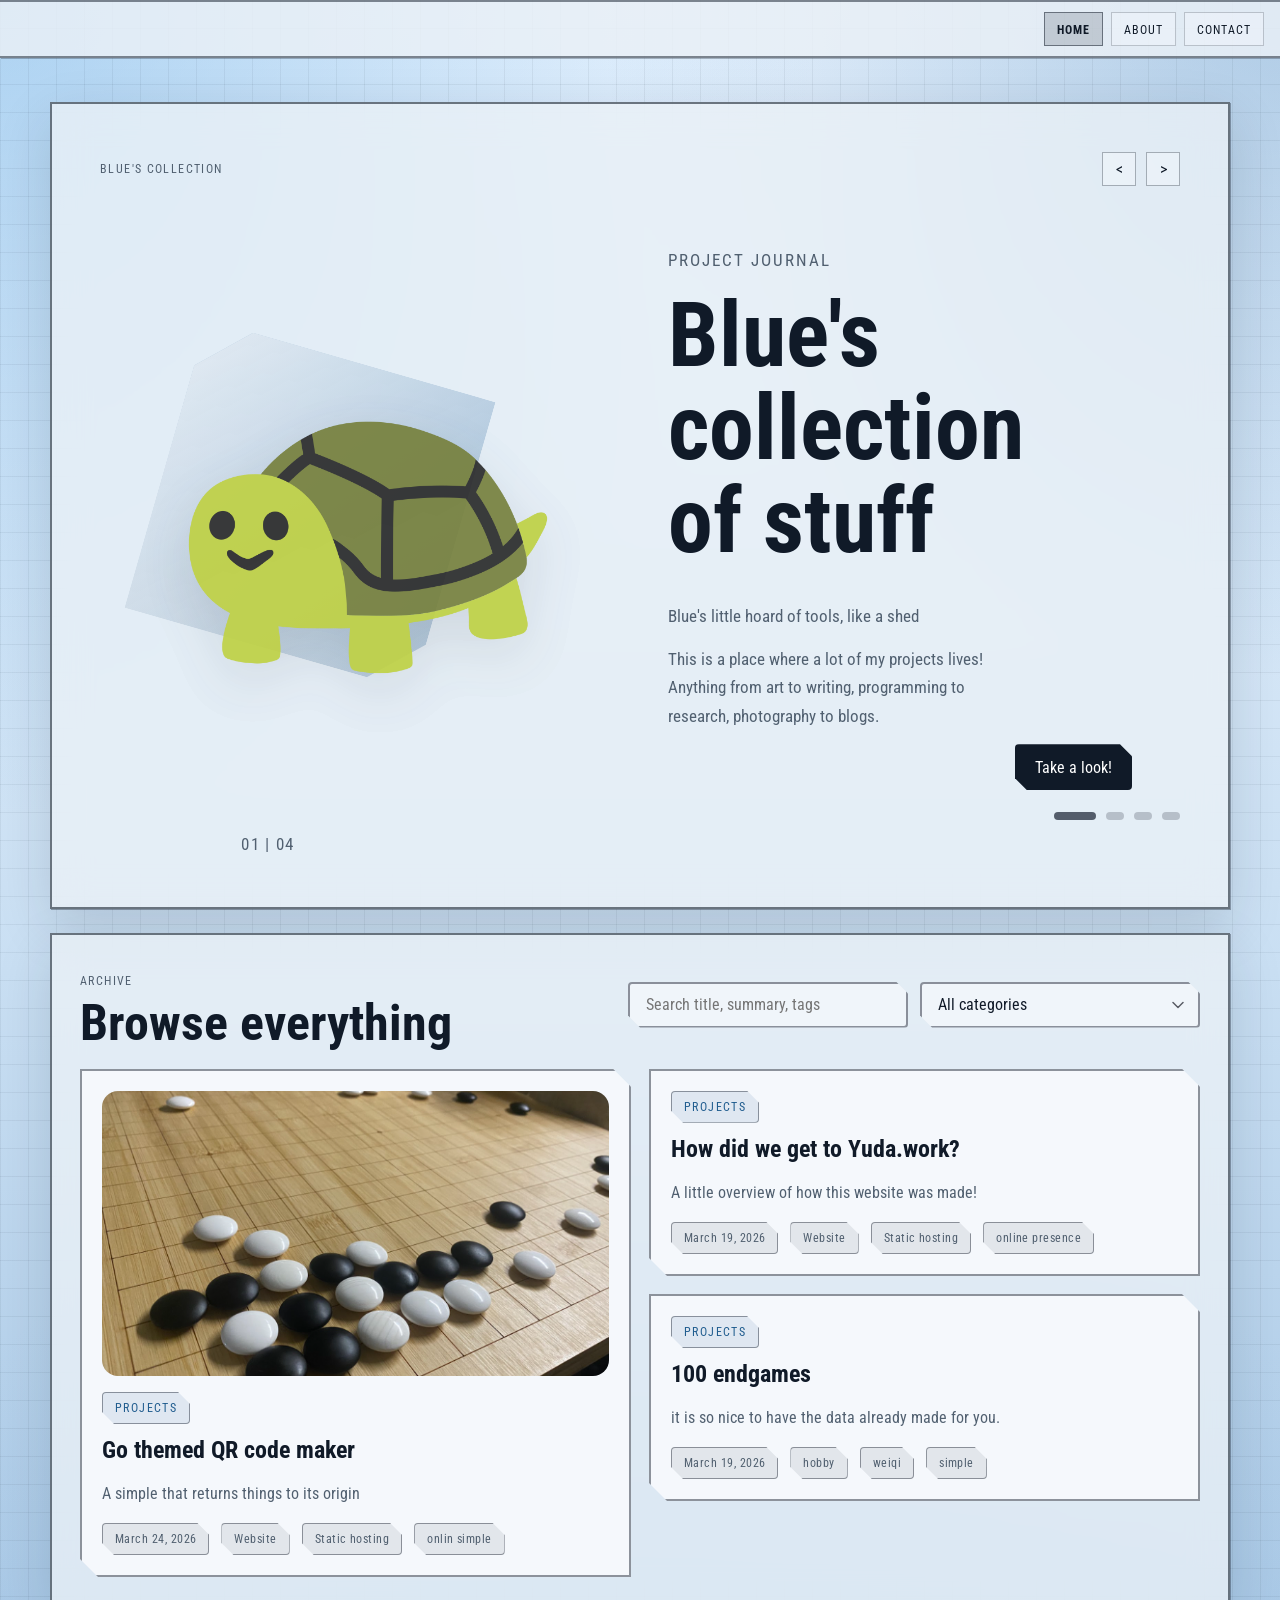
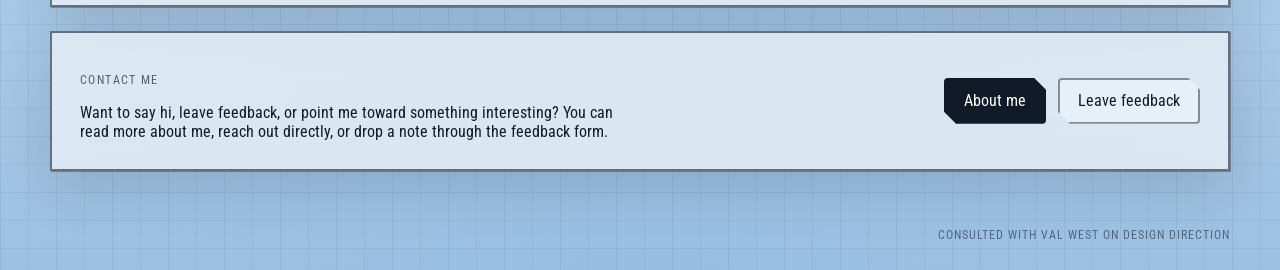
==== commit 43942e80: "about page decoupled" ====
--- a/index.html
+++ b/index.html
@@ -26,6 +26,7 @@
         <section class="section about-strip" id="about-strip"></section>
       </main>
     </div>
+    <footer class="site-credit" aria-label="Design credit">Consulted with Val West on design direction</footer>
     <script src="assets/content-helpers.js" defer></script>
     <script src="assets/app.js" defer></script>
   </body>
--- a/assets/styles.css
+++ b/assets/styles.css
@@ -59,6 +59,16 @@
   padding: 24px 0 56px;
 }
 
+.site-credit {
+  width: min(1180px, calc(100% - 32px));
+  margin: 0 auto 28px;
+  color: rgba(16, 26, 40, 0.54);
+  font-size: 0.78rem;
+  letter-spacing: 0.08em;
+  text-transform: uppercase;
+  text-align: right;
+}
+
 .hero,
 .section,
 .post-view {
@@ -107,6 +117,12 @@
   text-transform: uppercase;
   letter-spacing: 0.08em;
   font-size: 0.78rem;
+}
+
+.top-banner-button {
+  appearance: none;
+  cursor: pointer;
+  font: inherit;
 }
 
 .top-banner-link[aria-current="page"] {
@@ -216,8 +232,8 @@
 }
 
 .brand-turtle-mobile {
-  width: 42px;
-  height: 42px;
+  width: clamp(88px, 18vw, 148px);
+  height: auto;
 }
 
 .turtle-button {
@@ -269,15 +285,17 @@
 }
 
 .hero h1 {
-  max-width: 10ch;
+  max-width: min(10ch, 100%);
   margin: 0 0 20px;
   font-size: clamp(3.2rem, 7vw, 6.8rem);
   line-height: 1.04;
+  overflow-wrap: anywhere;
 }
 
 .hero-copy {
-  max-width: min(46ch, calc(100% - 140px));
-  margin-left: auto;
+  width: min(58ch, 100%);
+  max-width: 100%;
+  min-width: 0;
   position: relative;
   z-index: 1;
   min-height: 100%;
@@ -405,8 +423,10 @@
 
 .hero-carousel-track {
   display: flex;
+  align-items: flex-start;
   gap: 18px;
   width: 100%;
+  transition: height 220ms ease;
   overflow-x: auto;
   overscroll-behavior-x: contain;
   scroll-snap-type: x mandatory;
@@ -431,8 +451,10 @@
 
 .hero-slide-intro {
   position: relative;
+  display: flex;
+  justify-content: flex-end;
   padding-left: clamp(120px, 20vw, 260px);
-  padding-right: 0;
+  padding-right: clamp(24px, 4vw, 48px);
 }
 
 .hero-slide-panel {
@@ -879,6 +901,36 @@
   border: 0;
 }
 
+body.debug-panels .debug-panel-target {
+  outline: 2px dashed rgba(217, 59, 31, 0.95);
+  outline-offset: -2px;
+}
+
+body.debug-panels .debug-panel-target.debug-panel-anchor {
+  position: relative;
+}
+
+.debug-panel-label {
+  display: none;
+}
+
+body.debug-panels .debug-panel-label {
+  position: absolute;
+  left: 10px;
+  top: 10px;
+  z-index: 20;
+  display: inline-flex;
+  max-width: calc(100% - 20px);
+  padding: 4px 8px;
+  background: rgba(217, 59, 31, 0.92);
+  color: #fff;
+  font-size: 0.72rem;
+  line-height: 1.2;
+  letter-spacing: 0.08em;
+  text-transform: uppercase;
+  pointer-events: none;
+}
+
 @media (max-width: 960px) {
   .post-hero-cover {
     position: relative;
@@ -905,12 +957,48 @@
     align-items: start;
     flex-direction: column;
   }
+
+  .hero-turtle-wrap {
+    display: none;
+  }
+
+  .hero-slide-mobile-turtle {
+    display: flex;
+    justify-content: flex-start;
+    margin-bottom: 18px;
+  }
+
+  .hero-slide-intro {
+    display: block;
+    min-height: 0;
+    padding-left: 0;
+    padding-right: 0;
+  }
+
+  .hero-slide {
+    min-height: auto;
+  }
+
+  .hero-copy {
+    width: min(58ch, 100%);
+    min-height: 0;
+  }
+
+  .hero-actions-intro {
+    margin-top: 18px;
+  }
 }
 
 @media (max-width: 720px) {
   .page-shell {
     width: min(100% - 20px, 1180px);
     padding-top: 10px;
+  }
+
+  .site-credit {
+    width: min(100% - 20px, 1180px);
+    margin-bottom: 20px;
+    text-align: left;
   }
 
   .hero,
@@ -933,14 +1021,10 @@
     justify-content: flex-end;
   }
 
-  .hero-turtle-wrap {
-    display: none;
-  }
-
-  .hero-slide-mobile-turtle {
-    display: flex;
-    justify-content: flex-start;
-    margin-bottom: 18px;
+  .hero-slide-intro {
+    display: block;
+    min-height: 0;
+    padding-bottom: 0;
   }
 
   .hero-with-decoration .hero-copy {
@@ -951,6 +1035,18 @@
   .hero-slide-intro {
     max-width: 100%;
     padding-right: 0;
+  }
+
+  .hero-copy {
+    width: 100%;
+    min-height: 0;
+    position: relative;
+    z-index: 1;
+  }
+
+  .hero-actions-intro {
+    margin-top: 18px;
+    padding-top: 0;
   }
 
   .category-hero-decoration {
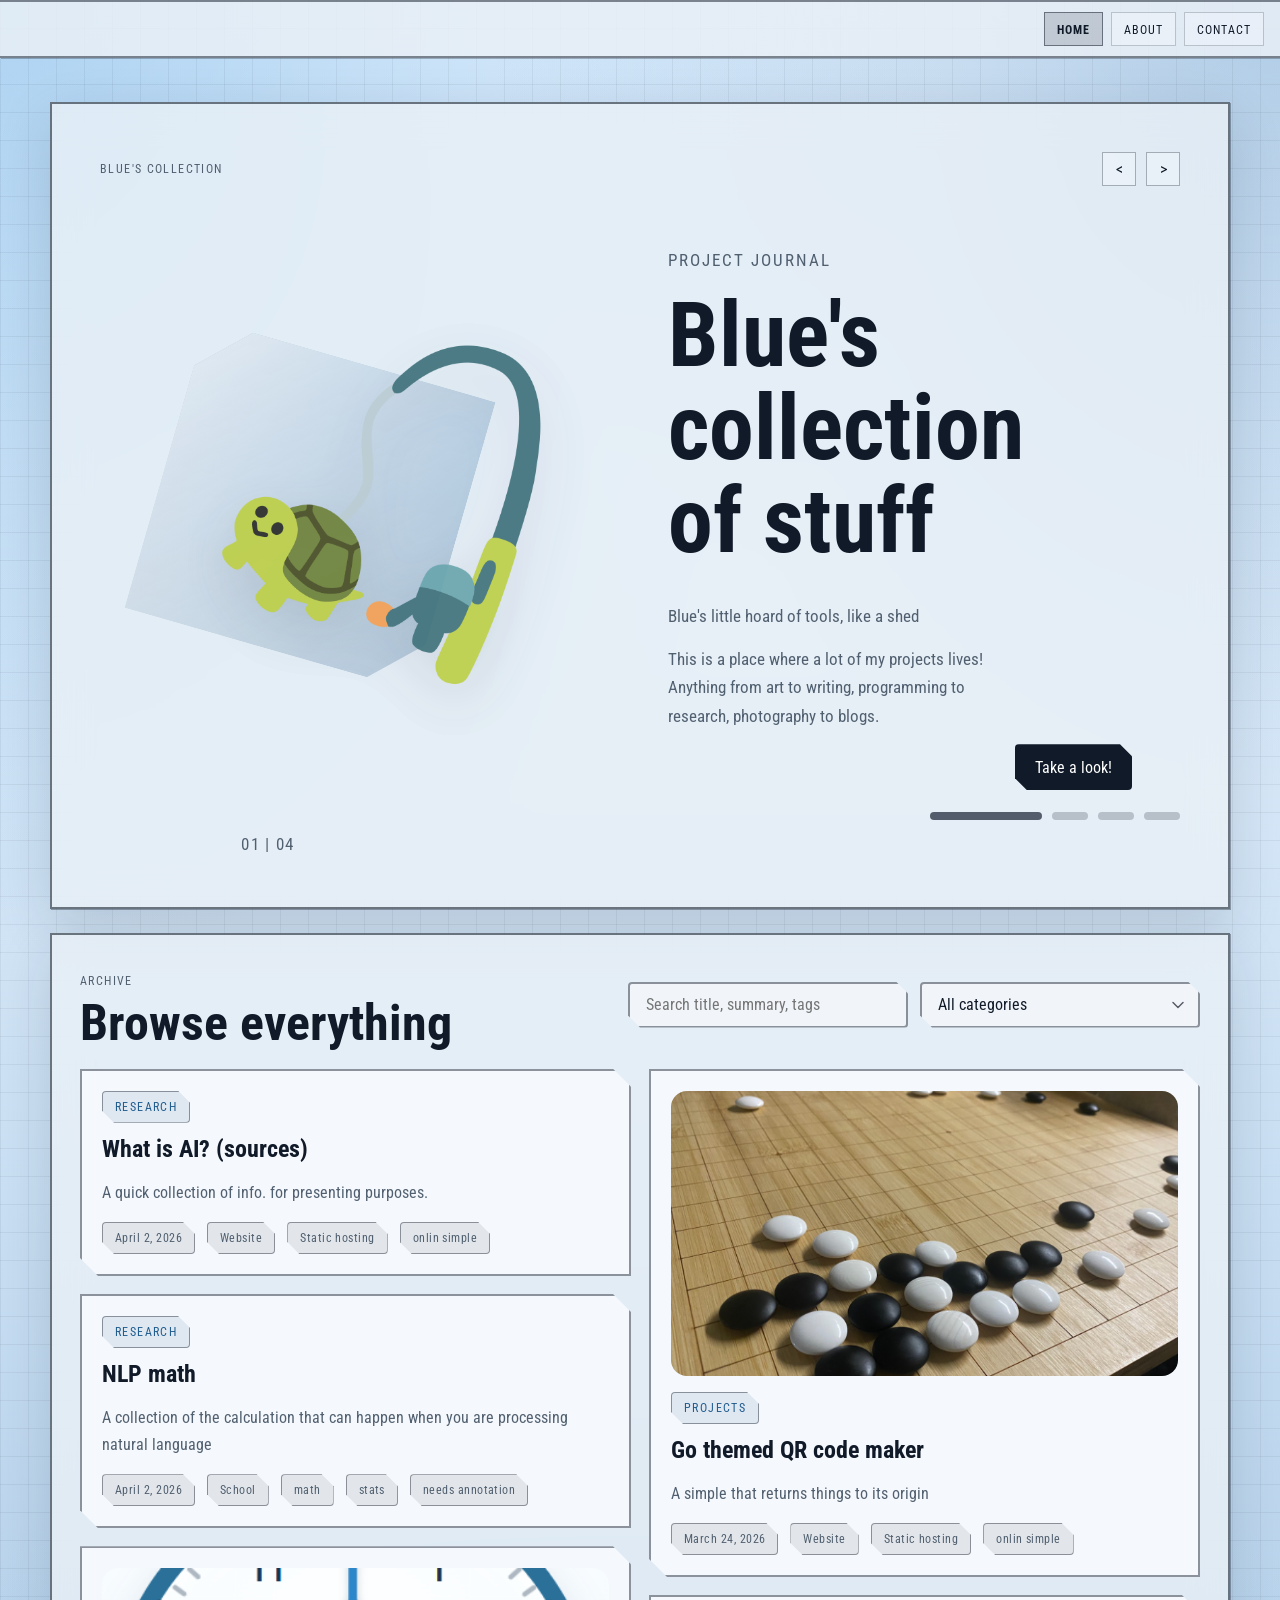
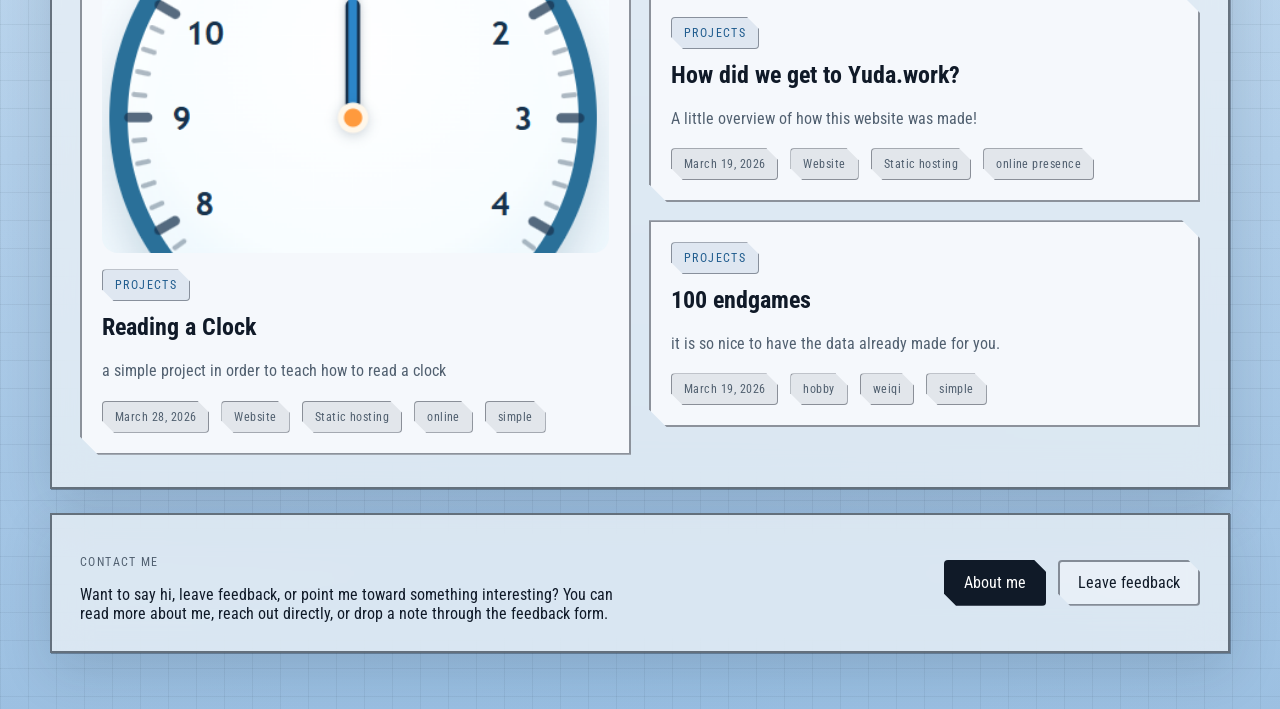
==== commit 6613625e: "credit updated" ====
--- a/index.html
+++ b/index.html
@@ -26,7 +26,6 @@
         <section class="section about-strip" id="about-strip"></section>
       </main>
     </div>
-    <footer class="site-credit" aria-label="Design credit">Consulted with Val West on design direction</footer>
     <script src="assets/content-helpers.js" defer></script>
     <script src="assets/app.js" defer></script>
   </body>
--- a/assets/styles.css
+++ b/assets/styles.css
@@ -59,16 +59,6 @@
   padding: 24px 0 56px;
 }
 
-.site-credit {
-  width: min(1180px, calc(100% - 32px));
-  margin: 0 auto 28px;
-  color: rgba(16, 26, 40, 0.54);
-  font-size: 0.78rem;
-  letter-spacing: 0.08em;
-  text-transform: uppercase;
-  text-align: right;
-}
-
 .hero,
 .section,
 .post-view {
@@ -501,7 +491,7 @@
 }
 
 .hero-dot {
-  width: 18px;
+  width: 36px;
   height: 8px;
   padding: 0;
   border: 0;
@@ -511,7 +501,7 @@
 }
 
 .hero-dot.is-active {
-  width: 42px;
+  width: 112px;
   background: rgba(16, 26, 40, 0.68);
 }
 
@@ -786,6 +776,36 @@
   border-radius: var(--radius-md);
 }
 
+.post-body .formula-sheet-page {
+  margin: 10px 0 28px;
+}
+
+.post-body .formula-sheet-page img {
+  width: min(100%, 920px);
+  margin: 0;
+  border: 1px solid rgba(16, 26, 40, 0.18);
+  box-shadow: 0 12px 28px rgba(16, 26, 40, 0.1);
+  background: #fff;
+}
+
+.post-body .formula-card-stack {
+  display: grid;
+  gap: 34px;
+  margin-top: 22px;
+}
+
+.post-body .formula-visual-card {
+  margin: 0;
+}
+
+.post-body .formula-visual-card img {
+  width: min(100%, 980px);
+  margin: 0 auto;
+  border: 1px solid rgba(16, 26, 40, 0.16);
+  box-shadow: 0 18px 36px rgba(16, 26, 40, 0.1);
+  background: #fff;
+}
+
 .post-body .post-link-button {
   display: inline-flex;
   align-items: center;
@@ -995,12 +1015,6 @@
     padding-top: 10px;
   }
 
-  .site-credit {
-    width: min(100% - 20px, 1180px);
-    margin-bottom: 20px;
-    text-align: left;
-  }
-
   .hero,
   .section,
   .post-view {
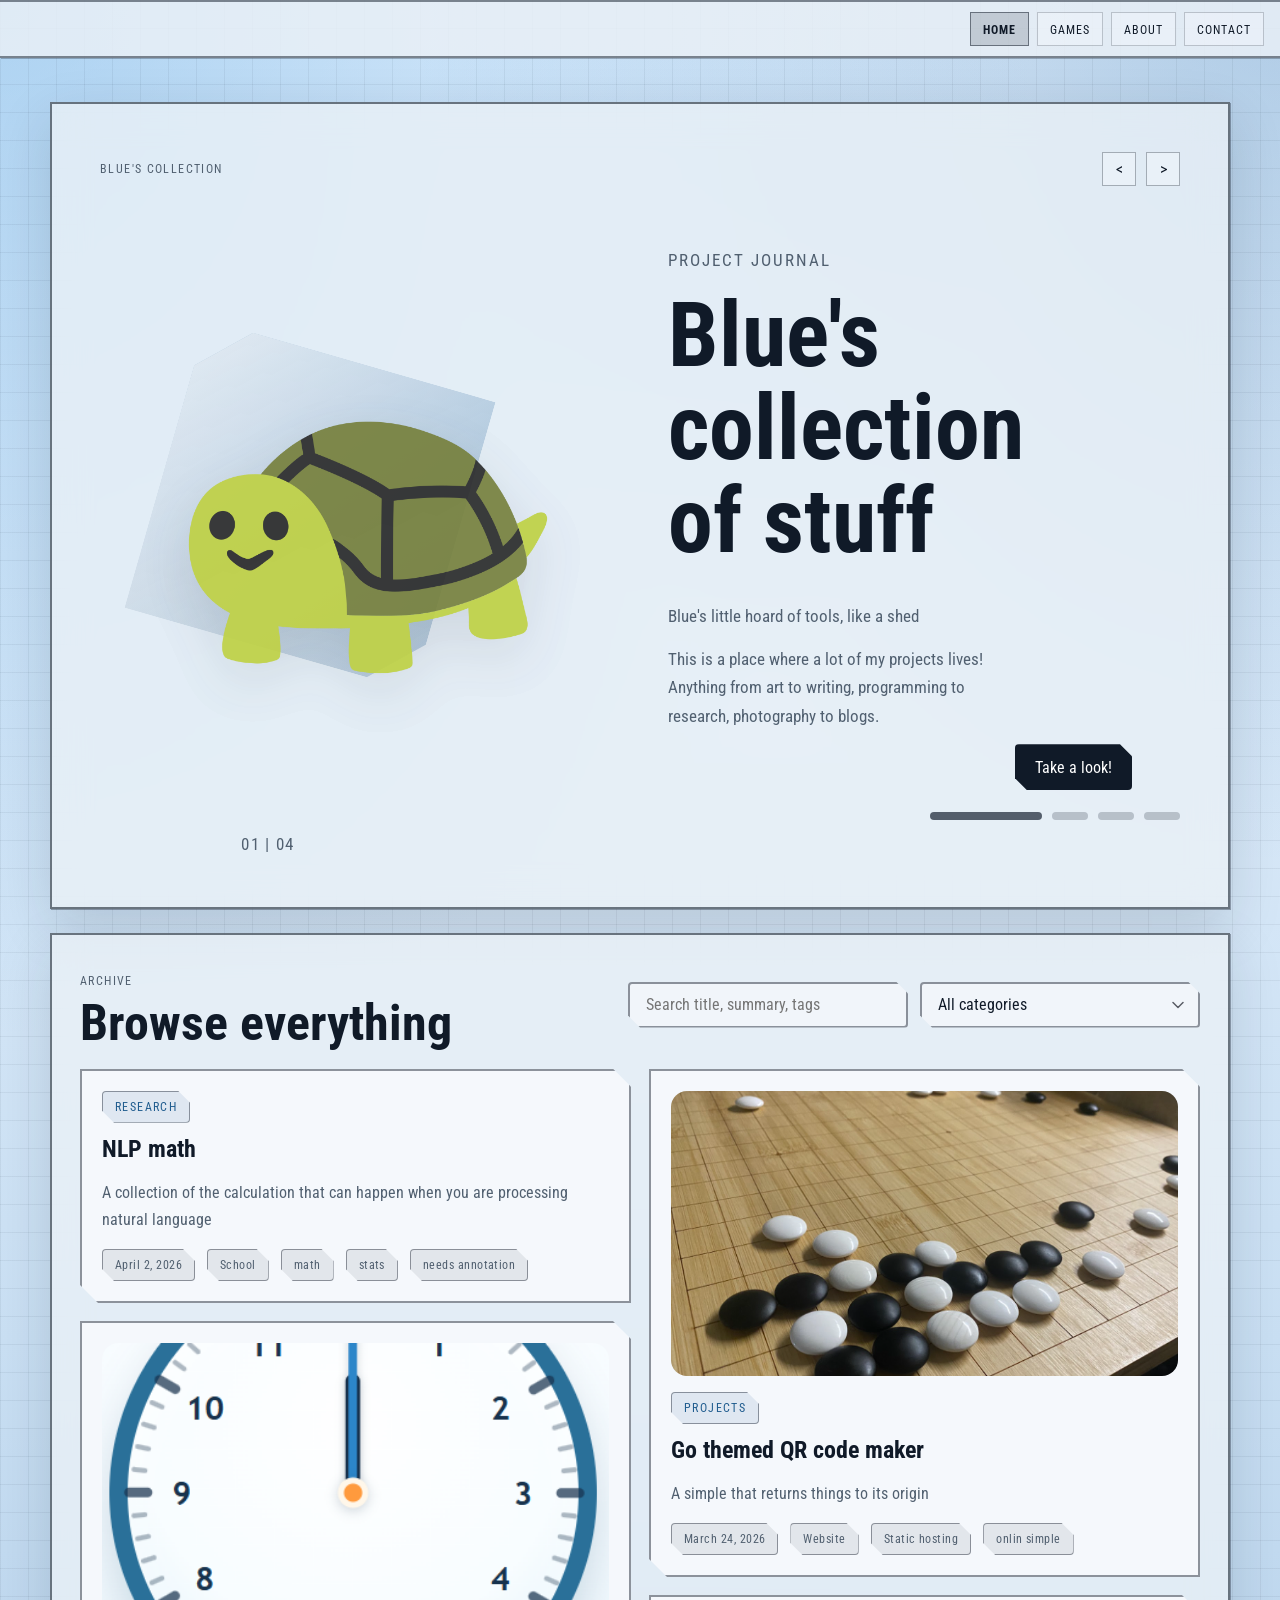
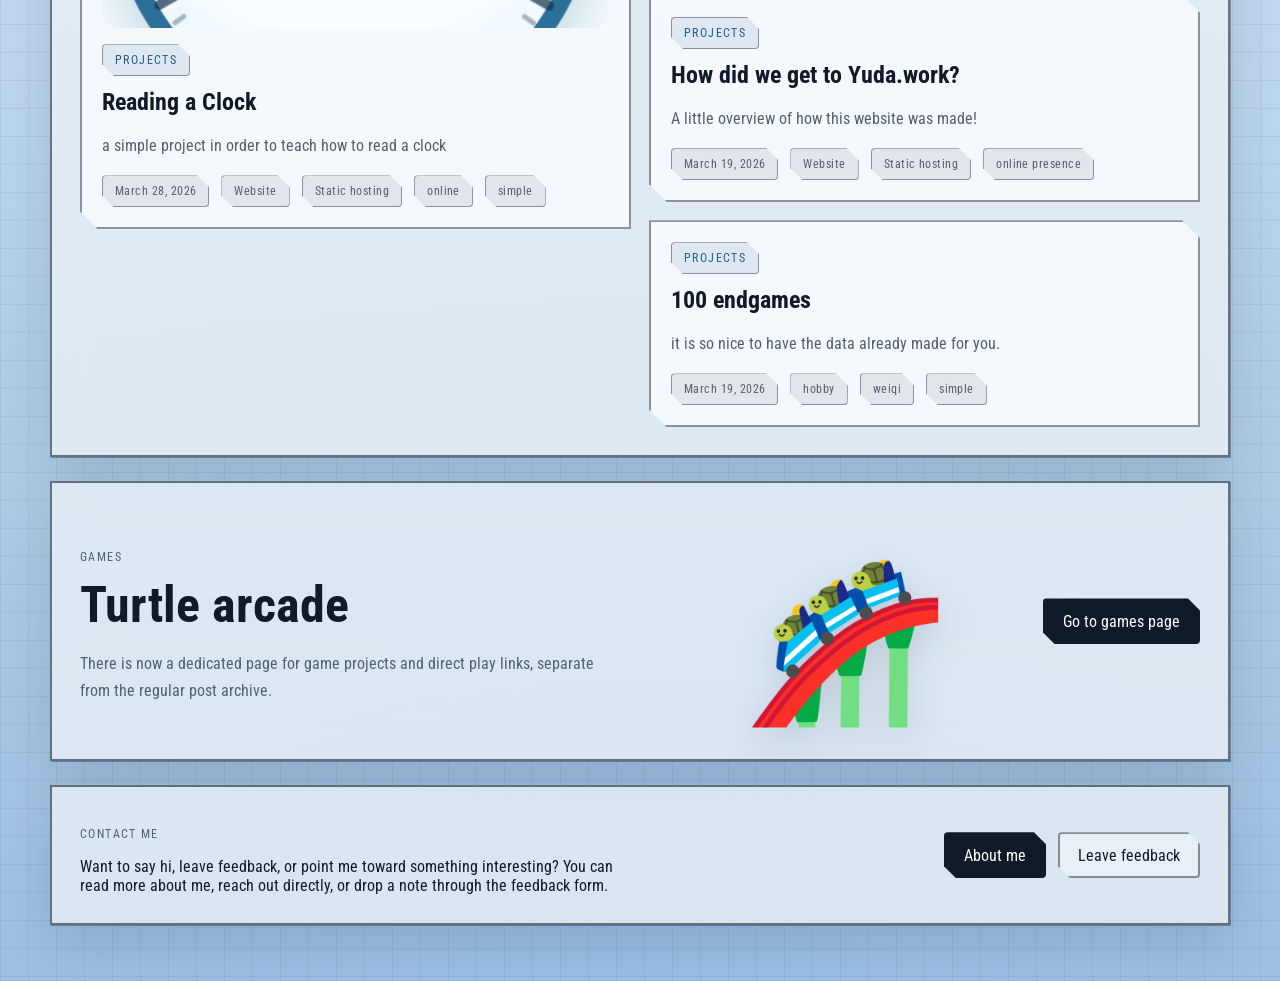
==== commit 2031c74a: "game page added" ====
--- a/index.html
+++ b/index.html
@@ -15,6 +15,7 @@
   <body data-page="home">
     <nav class="top-banner" aria-label="Primary">
       <a class="top-banner-link" href="/" aria-current="page">Home</a>
+      <a class="top-banner-link" href="/games/">Games</a>
       <a class="top-banner-link" href="/about/">About</a>
       <a class="top-banner-link" href="/contact/">Contact</a>
     </nav>
@@ -23,6 +24,7 @@
       <main class="main-layout">
         <div id="homepage-sections" class="section-stack"></div>
 
+        <section class="section games-strip" id="games-strip"></section>
         <section class="section about-strip" id="about-strip"></section>
       </main>
     </div>
--- a/assets/styles.css
+++ b/assets/styles.css
@@ -748,6 +748,8 @@
 
 .post-body {
   margin-top: 28px;
+  font-size: 1.05rem;
+  line-height: 1.8;
 }
 
 .post-body h2,
@@ -766,6 +768,12 @@
 
 .post-body ul {
   padding-left: 22px;
+}
+
+.post-body p,
+.post-body li,
+.post-body div {
+  line-height: inherit;
 }
 
 .post-body img {
@@ -899,6 +907,216 @@
 .about-strip {
   justify-content: space-between;
   align-items: center;
+}
+
+.games-strip {
+  display: flex;
+  justify-content: space-between;
+  align-items: center;
+  gap: 18px;
+}
+
+.games-strip-copy {
+  max-width: 68ch;
+}
+
+.games-strip-copy h2 {
+  margin: 0;
+  font-size: clamp(2rem, 4vw, 3.1rem);
+}
+
+.games-strip-copy p:last-child {
+  margin-bottom: 0;
+  line-height: 1.7;
+  color: var(--muted);
+}
+
+.games-strip-decoration {
+  display: flex;
+  justify-content: center;
+  align-items: center;
+  width: min(24vw, 220px);
+  flex: 0 0 auto;
+  pointer-events: none;
+}
+
+.games-strip-decoration-image {
+  display: block;
+  width: 100%;
+  height: auto;
+  object-fit: contain;
+  filter: drop-shadow(0 12px 18px rgba(16, 26, 40, 0.14));
+}
+
+.games-grid {
+  display: grid;
+  grid-template-columns: repeat(2, minmax(0, 1fr));
+  gap: 18px;
+}
+
+.game-card {
+  position: relative;
+}
+
+.game-card-image {
+  display: block;
+  width: min(100%, 220px);
+  height: auto;
+  margin: 0 0 14px auto;
+  object-fit: contain;
+  filter: drop-shadow(0 14px 20px rgba(16, 26, 40, 0.18));
+}
+
+.games-card-meta {
+  display: flex;
+  flex-wrap: wrap;
+  gap: 10px;
+  margin: 16px 0 0;
+}
+
+.games-hero-decoration {
+  position: absolute;
+  right: 44px;
+  top: 50%;
+  width: min(32vw, 280px);
+  transform: translateY(-50%);
+  display: flex;
+  justify-content: center;
+  pointer-events: none;
+}
+
+.games-hero-decoration-image {
+  display: block;
+  width: 100%;
+  height: auto;
+  object-fit: contain;
+  filter: drop-shadow(0 16px 24px rgba(16, 26, 40, 0.16));
+}
+
+body[data-page="games"] {
+  color: #f3f8ff;
+  background:
+    linear-gradient(rgba(161, 196, 255, 0.05) 1px, transparent 1px),
+    linear-gradient(90deg, rgba(161, 196, 255, 0.05) 1px, transparent 1px),
+    radial-gradient(circle at top left, rgba(41, 116, 219, 0.28), transparent 30%),
+    radial-gradient(circle at top right, rgba(20, 62, 138, 0.24), transparent 34%),
+    radial-gradient(circle at bottom center, rgba(24, 73, 164, 0.18), transparent 44%),
+    linear-gradient(180deg, #06101f 0%, #08172b 36%, #0a1f3f 100%);
+  background-size: 28px 28px, 28px 28px, auto, auto, auto, auto;
+}
+
+body[data-page="games"] .hero,
+body[data-page="games"] .section,
+body[data-page="games"] .post-view {
+  background: rgba(8, 20, 40, 0.84);
+  border-color: rgba(213, 231, 255, 0.24);
+  box-shadow:
+    1px 1px 0 rgba(6, 10, 18, 0.48),
+    0 22px 54px rgba(2, 8, 20, 0.42);
+}
+
+body[data-page="games"] .top-banner {
+  background: rgba(8, 20, 40, 0.88);
+  border-color: rgba(213, 231, 255, 0.24);
+  box-shadow: 1px 1px 0 rgba(6, 10, 18, 0.48);
+}
+
+body[data-page="games"] .top-banner-link {
+  background: rgba(255, 255, 255, 0.04);
+  border-color: rgba(213, 231, 255, 0.18);
+  color: #f3f8ff;
+}
+
+body[data-page="games"] .top-banner-link[aria-current="page"] {
+  background: rgba(148, 196, 255, 0.18);
+  border-color: rgba(213, 231, 255, 0.34);
+}
+
+body[data-page="games"] .brand-mark,
+body[data-page="games"] .eyebrow,
+body[data-page="games"] .post-chip,
+body[data-page="games"] .hero p,
+body[data-page="games"] .section-copy,
+body[data-page="games"] .game-card p,
+body[data-page="games"] .tag {
+  color: #d7e7ff;
+}
+
+body[data-page="games"] .hero h1,
+body[data-page="games"] .section-heading h2,
+body[data-page="games"] .game-card h3,
+body[data-page="games"] .ghost-link,
+body[data-page="games"] a {
+  color: #f7fbff;
+}
+
+body[data-page="games"] .hero::after {
+  background:
+    linear-gradient(135deg, rgba(255, 255, 255, 0.08), rgba(74, 140, 255, 0.18)),
+    linear-gradient(180deg, rgba(66, 124, 219, 0.34), rgba(13, 24, 46, 0.12));
+}
+
+body[data-page="games"] .post-card {
+  background: linear-gradient(180deg, rgba(15, 31, 58, 0.96), rgba(10, 23, 43, 0.96));
+  border-color: rgba(213, 231, 255, 0.18);
+}
+
+body[data-page="games"] .post-card:hover {
+  border-color: rgba(213, 231, 255, 0.32);
+  box-shadow: 0 16px 36px rgba(2, 8, 20, 0.32);
+}
+
+body[data-page="games"] .pill-link {
+  background: #f3f8ff;
+  color: #071225;
+}
+
+body[data-page="games"] .ghost-link {
+  background: rgba(255, 255, 255, 0.04);
+  border-color: rgba(213, 231, 255, 0.18);
+}
+
+@media (min-width: 961px) {
+  body[data-page="games"] .game-card {
+    display: grid;
+    grid-template-columns: minmax(0, 1.1fr) minmax(220px, 300px);
+    grid-template-areas:
+      "chip image"
+      "title image"
+      "summary image"
+      "meta image"
+      "actions image";
+    column-gap: 24px;
+    align-items: center;
+  }
+
+  body[data-page="games"] .game-card .post-chip {
+    grid-area: chip;
+    align-self: end;
+  }
+
+  body[data-page="games"] .game-card h3 {
+    grid-area: title;
+    margin-top: 10px;
+  }
+
+  body[data-page="games"] .game-card p {
+    grid-area: summary;
+  }
+
+  body[data-page="games"] .game-card .games-card-meta {
+    grid-area: meta;
+  }
+
+  body[data-page="games"] .game-card .hero-actions {
+    grid-area: actions;
+  }
+
+  body[data-page="games"] .game-card-image {
+    grid-area: image;
+    width: min(100%, 300px);
+    margin: 0 0 0 auto;
+  }
 }
 
 .about-copy {
@@ -973,9 +1191,14 @@
 
   .section-heading,
   .archive-heading,
+  .games-strip,
   .about-strip {
     align-items: start;
     flex-direction: column;
+  }
+
+  .games-strip-decoration {
+    width: min(100%, 240px);
   }
 
   .hero-turtle-wrap {
@@ -1009,6 +1232,21 @@
   }
 }
 
+@media (min-width: 961px) {
+  .post-body {
+    font-size: 1.16rem;
+    line-height: 1.85;
+  }
+
+  .post-body h2 {
+    font-size: 2.18rem;
+  }
+
+  .post-body h3 {
+    font-size: 1.58rem;
+  }
+}
+
 @media (max-width: 720px) {
   .page-shell {
     width: min(100% - 20px, 1180px);
@@ -1045,6 +1283,10 @@
     max-width: 100%;
   }
 
+  .games-hero-decoration {
+    display: none;
+  }
+
   .hero-copy,
   .hero-slide-intro {
     max-width: 100%;
@@ -1074,6 +1316,14 @@
     column-count: 1;
   }
 
+  .games-grid {
+    grid-template-columns: 1fr;
+  }
+
+  .games-strip-decoration {
+    display: none;
+  }
+
   .hero-slide-category-grid,
   .hero-slide-featured-grid {
     grid-template-columns: 1fr;
